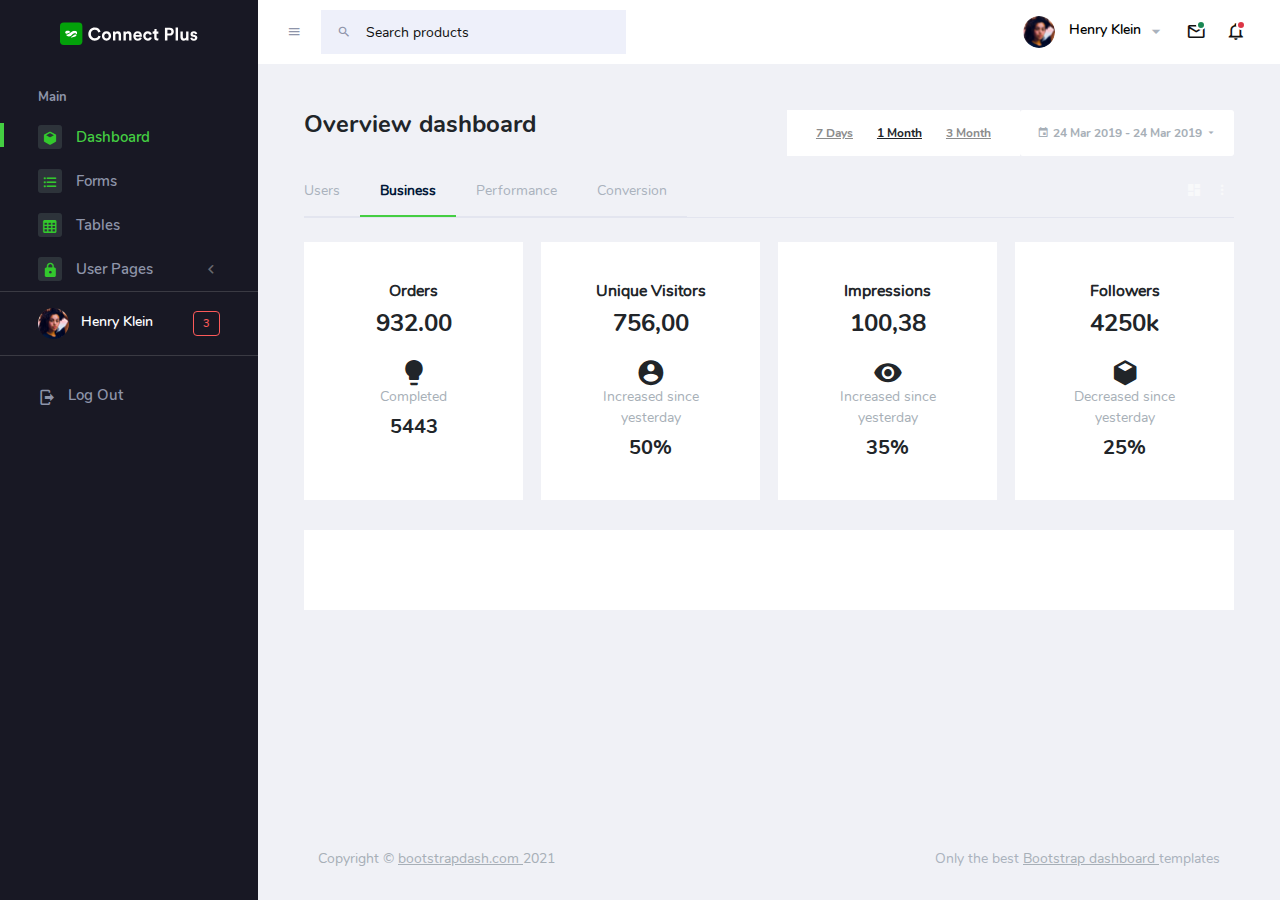
==== index.html @ 21fc736e "manambah kan data" ====
<!DOCTYPE html>
<html lang="en">
  <head>
    <!-- Required meta tags -->
    <meta charset="utf-8">
    <meta name="viewport" content="width=device-width, initial-scale=1, shrink-to-fit=no">
    <title>Connect Plus</title>
    <!-- plugins:css -->
    <link rel="stylesheet" href="assets/vendors/mdi/css/materialdesignicons.min.css">
    <link rel="stylesheet" href="assets/vendors/flag-icon-css/css/flag-icon.min.css">
    <link rel="stylesheet" href="assets/vendors/css/vendor.bundle.base.css">
    <!-- endinject -->
    <!-- Plugin css for this page -->
    <link rel="stylesheet" href="assets/vendors/font-awesome/css/font-awesome.min.css" />
    <link rel="stylesheet" href="assets/vendors/bootstrap-datepicker/bootstrap-datepicker.min.css">
    <!-- End plugin css for this page -->
    <!-- inject:css -->
    <!-- endinject -->
    <!-- Layout styles -->
    <link rel="stylesheet" href="assets/css/style.css">
    <!-- End layout styles -->
    <link rel="shortcut icon" href="assets/images/icon-pertamina-removebg-preview.png" />
  </head>
  <body>
    <div class="container-scroller">
      <!-- <div class="row p-0 m-0 proBanner" id="proBanner">
        <div class="col-md-12 p-0 m-0">
          <div class="card-body card-body-padding d-flex align-items-center justify-content-between">
            <div class="ps-lg-1">
              <div class="d-flex align-items-center justify-content-between">
                <p class="mb-0 font-weight-medium me-3 buy-now-text">Free 24/7 customer support, updates, and more with this template!</p>
                <a href="https://www.bootstrapdash.com/product/connect-plus-bootstrap-admin-template/?utm_source=organic&utm_medium=banner&utm_campaign=buynow_demo" target="_blank" class="btn me-2 buy-now-btn border-0">Get Pro</a>
              </div>
            </div>
            <div class="d-flex align-items-center justify-content-between">
              <a href="https://www.bootstrapdash.com/product/connect-plus-bootstrap-admin-template/"><i class="mdi mdi-home me-3 text-white"></i></a>
              <button id="bannerClose" class="btn border-0 p-0">
                <i class="mdi mdi-close text-white me-0"></i>
              </button>
            </div>
          </div>
        </div>
      </div> -->
      <!-- partial:partials/_navbar.html -->
      <nav class="navbar default-layout-navbar col-lg-12 col-12 p-0 fixed-top d-flex flex-row">
        <div class="text-center navbar-brand-wrapper d-flex align-items-center justify-content-center">
          <a class="navbar-brand brand-logo" href="index.html"><img src="assets/images/logo.svg" alt="logo" /></a>
          <a class="navbar-brand brand-logo-mini" href="index.html"><img src="assets/images/logo-mini.svg" alt="logo" /></a>
        </div>
        <div class="navbar-menu-wrapper d-flex align-items-stretch">
          <button class="navbar-toggler navbar-toggler align-self-center" type="button" data-toggle="minimize">
            <span class="mdi mdi-menu"></span>
          </button>
          <div class="search-field d-none d-xl-block">
            <form class="d-flex align-items-center h-100" action="#">
              <div class="input-group">
                <div class="input-group-prepend bg-transparent">
                  <i class="input-group-text border-0 mdi mdi-magnify"></i>
                </div>
                <input type="text" class="form-control bg-transparent border-0" placeholder="Search products">
              </div>
            </form>
          </div>
          <ul class="navbar-nav navbar-nav-right">
            <!-- <li class="nav-item  dropdown d-none d-md-block">
              <a class="nav-link dropdown-toggle" id="reportDropdown" href="#" data-bs-toggle="dropdown" aria-expanded="false"> Reports </a>
              <div class="dropdown-menu navbar-dropdown" aria-labelledby="reportDropdown">
                <a class="dropdown-item" href="#">
                  <i class="mdi mdi-file-pdf me-2"></i>PDF </a>
                <div class="dropdown-divider"></div>
                <a class="dropdown-item" href="#">
                  <i class="mdi mdi-file-excel me-2"></i>Excel </a>
                <div class="dropdown-divider"></div>
                <a class="dropdown-item" href="#">
                  <i class="mdi mdi-file-word me-2"></i>doc </a>
              </div>
            </li> -->
            <!-- <li class="nav-item  dropdown d-none d-md-block">
              <a class="nav-link dropdown-toggle" id="projectDropdown" href="#" data-bs-toggle="dropdown" aria-expanded="false"> Projects </a>
              <div class="dropdown-menu navbar-dropdown" aria-labelledby="projectDropdown">
                <a class="dropdown-item" href="#">
                  <i class="mdi mdi-eye-outline me-2"></i>View Project </a>
                <div class="dropdown-divider"></div>
                <a class="dropdown-item" href="#">
                  <i class="mdi mdi-pencil-outline me-2"></i>Edit Project </a>
              </div>
            </li> -->
            <!-- <li class="nav-item nav-language dropdown d-none d-md-block">
              <a class="nav-link dropdown-toggle" id="languageDropdown" href="#" data-bs-toggle="dropdown" aria-expanded="false">
                <div class="nav-language-icon">
                  <i class="flag-icon flag-icon-us" title="us" id="us"></i>
                </div>
                <div class="nav-language-text">
                  <p class="mb-1 text-black">English</p>
                </div>
              </a>
              <div class="dropdown-menu navbar-dropdown" aria-labelledby="languageDropdown">
                <a class="dropdown-item" href="#">
                  <div class="nav-language-icon me-2">
                    <i class="flag-icon flag-icon-ae" title="ae" id="ae"></i>
                  </div>
                  <div class="nav-language-text">
                    <p class="mb-1 text-black">Arabic</p>
                  </div>
                </a>
                <div class="dropdown-divider"></div>
                <a class="dropdown-item" href="#">
                  <div class="nav-language-icon me-2">
                    <i class="flag-icon flag-icon-gb" title="GB" id="gb"></i>
                  </div>
                  <div class="nav-language-text">
                    <p class="mb-1 text-black">English</p>
                  </div>
                </a>
              </div>
            </li> -->
            <li class="nav-item nav-profile dropdown">
              <a class="nav-link dropdown-toggle" id="profileDropdown" href="#" data-bs-toggle="dropdown" aria-expanded="false">
                <div class="nav-profile-img">
                  <img src="assets/images/faces/face28.png" alt="image">
                </div>
                <div class="nav-profile-text">
                  <p class="mb-1 text-black">Henry Klein</p>
                </div>
              </a>
              <div class="dropdown-menu navbar-dropdown dropdown-menu-right p-0 border-0 font-size-sm" aria-labelledby="profileDropdown" data-x-placement="bottom-end">
                <div class="p-3 text-center bg-primary">
                  <img class="img-avatar img-avatar48 img-avatar-thumb" src="assets/images/faces/face28.png" alt="">
                </div>
                <div class="p-2">
                  <!-- <h5 class="dropdown-header text-uppercase ps-2 text-dark">User Options</h5> -->
                  <!-- <a class="dropdown-item py-1 d-flex align-items-center justify-content-between" href="#">
                    <span>Inbox</span>
                    <span class="p-0">
                      <span class="badge badge-primary">3</span>
                      <i class="mdi mdi-email-open-outline ms-1"></i>
                    </span>
                  </a> -->
                  <!-- <a class="dropdown-item py-1 d-flex align-items-center justify-content-between" href="#">
                    <span>Profile</span>
                    <span class="p-0">
                      <span class="badge badge-success">1</span>
                      <i class="mdi mdi-account-outline ms-1"></i>
                    </span>
                  </a> -->
                  <!-- <a class="dropdown-item py-1 d-flex align-items-center justify-content-between" href="javascript:void(0)">
                    <span>Settings</span>
                    <i class="mdi mdi-settings"></i>
                  </a> -->
                  <div role="separator" class="dropdown-divider"></div>
                  <h5 class="dropdown-header text-uppercase  ps-2 text-dark mt-2">Actions</h5>
                  <!-- <a class="dropdown-item py-1 d-flex align-items-center justify-content-between" href="#">
                    <span>Lock Account</span>
                    <i class="mdi mdi-lock ms-1"></i>
                  </a> -->
                  <a class="dropdown-item py-1 d-flex align-items-center justify-content-between" href="#">
                    <span>Log Out</span>
                    <i class="mdi mdi-logout ms-1"></i>
                  </a>
                </div>
              </div>
            </li>
            <li class="nav-item dropdown">
              <a class="nav-link count-indicator dropdown-toggle" id="messageDropdown" href="#" data-bs-toggle="dropdown" aria-expanded="false">
                <i class="mdi mdi-email-outline"></i>
                <span class="count-symbol bg-success"></span>
              </a>
              <div class="dropdown-menu dropdown-menu-end navbar-dropdown preview-list" aria-labelledby="messageDropdown">
                <h6 class="p-3 mb-0 bg-primary text-white py-4">Messages</h6>
                <div class="dropdown-divider"></div>
                <a class="dropdown-item preview-item">
                  <div class="preview-thumbnail">
                    <img src="assets/images/faces/face4.jpg" alt="image" class="profile-pic">
                  </div>
                  <div class="preview-item-content d-flex align-items-start flex-column justify-content-center">
                    <h6 class="preview-subject ellipsis mb-1 font-weight-normal">Mark send you a message</h6>
                    <p class="text-gray mb-0"> 1 Minutes ago </p>
                  </div>
                </a>
                <div class="dropdown-divider"></div>
                <a class="dropdown-item preview-item">
                  <div class="preview-thumbnail">
                    <img src="assets/images/faces/face2.jpg" alt="image" class="profile-pic">
                  </div>
                  <div class="preview-item-content d-flex align-items-start flex-column justify-content-center">
                    <h6 class="preview-subject ellipsis mb-1 font-weight-normal">Cregh send you a message</h6>
                    <p class="text-gray mb-0"> 15 Minutes ago </p>
                  </div>
                </a>
                <div class="dropdown-divider"></div>
                <a class="dropdown-item preview-item">
                  <div class="preview-thumbnail">
                    <img src="assets/images/faces/face3.jpg" alt="image" class="profile-pic">
                  </div>
                  <div class="preview-item-content d-flex align-items-start flex-column justify-content-center">
                    <h6 class="preview-subject ellipsis mb-1 font-weight-normal">Profile picture updated</h6>
                    <p class="text-gray mb-0"> 18 Minutes ago </p>
                  </div>
                </a>
                <div class="dropdown-divider"></div>
                <h6 class="p-3 mb-0 text-center">4 new messages</h6>
              </div>
            </li>
            <li class="nav-item dropdown">
              <a class="nav-link count-indicator dropdown-toggle" id="notificationDropdown" href="#" data-bs-toggle="dropdown">
                <i class="mdi mdi-bell-outline"></i>
                <span class="count-symbol bg-danger"></span>
              </a>
              <div class="dropdown-menu dropdown-menu-end navbar-dropdown preview-list" aria-labelledby="notificationDropdown">
                <h6 class="p-3 mb-0 bg-primary text-white py-4">Notifications</h6>
                <div class="dropdown-divider"></div>
                <a class="dropdown-item preview-item">
                  <div class="preview-thumbnail">
                    <div class="preview-icon bg-success">
                      <i class="mdi mdi-calendar"></i>
                    </div>
                  </div>
                  <div class="preview-item-content d-flex align-items-start flex-column justify-content-center">
                    <h6 class="preview-subject font-weight-normal mb-1">Event today</h6>
                    <p class="text-gray ellipsis mb-0"> Just a reminder that you have an event today </p>
                  </div>
                </a>
                <div class="dropdown-divider"></div>
                <a class="dropdown-item preview-item">
                  <div class="preview-thumbnail">
                    <div class="preview-icon bg-warning">
                      <i class="mdi mdi-settings"></i>
                    </div>
                  </div>
                  <div class="preview-item-content d-flex align-items-start flex-column justify-content-center">
                    <h6 class="preview-subject font-weight-normal mb-1">Settings</h6>
                    <p class="text-gray ellipsis mb-0"> Update dashboard </p>
                  </div>
                </a>
                <div class="dropdown-divider"></div>
                <a class="dropdown-item preview-item">
                  <div class="preview-thumbnail">
                    <div class="preview-icon bg-info">
                      <i class="mdi mdi-link-variant"></i>
                    </div>
                  </div>
                  <div class="preview-item-content d-flex align-items-start flex-column justify-content-center">
                    <h6 class="preview-subject font-weight-normal mb-1">Launch Admin</h6>
                    <p class="text-gray ellipsis mb-0"> New admin wow! </p>
                  </div>
                </a>
                <div class="dropdown-divider"></div>
                <h6 class="p-3 mb-0 text-center">See all notifications</h6>
              </div>
            </li>
          </ul>
          <button class="navbar-toggler navbar-toggler-right d-lg-none align-self-center" type="button" data-toggle="offcanvas">
            <span class="mdi mdi-menu"></span>
          </button>
        </div>
      </nav>
      <!-- partial -->
      <div class="container-fluid page-body-wrapper">
        <!-- partial:partials/_sidebar.html -->
        <nav class="sidebar sidebar-offcanvas" id="sidebar">
          <ul class="nav">
            <li class="nav-item nav-category">Main</li>
            <li class="nav-item">
              <a class="nav-link" href="index.html">
                <span class="icon-bg"><i class="mdi mdi-cube menu-icon"></i></span>
                <span class="menu-title">Dashboard</span>
              </a>
            </li>
            <!-- <li class="nav-item">
              <a class="nav-link" data-bs-toggle="collapse" href="#ui-basic" aria-expanded="false" aria-controls="ui-basic">
                <span class="icon-bg"><i class="mdi mdi-crosshairs-gps menu-icon"></i></span>
                <span class="menu-title">UI Elements</span>
                <i class="menu-arrow"></i>
              </a>
              <div class="collapse" id="ui-basic">
                <ul class="nav flex-column sub-menu">
                  <li class="nav-item"> <a class="nav-link" href="pages/ui-features/buttons.html">Buttons</a></li>
                  <li class="nav-item"> <a class="nav-link" href="pages/ui-features/dropdowns.html">Dropdowns</a></li>
                  <li class="nav-item"> <a class="nav-link" href="pages/ui-features/typography.html">Typography</a></li>
                </ul>
              </div>
            </li> -->
            <!-- <li class="nav-item">
              <a class="nav-link" href="pages/icons/mdi.html">
                <span class="icon-bg"><i class="mdi mdi-contacts menu-icon"></i></span>
                <span class="menu-title">Icons</span>
              </a>
            </li> -->
            <li class="nav-item">
              <a class="nav-link" href="pages/forms/basic_elements.html">
                <span class="icon-bg"><i class="mdi mdi-format-list-bulleted menu-icon"></i></span>
                <span class="menu-title">Forms</span>
              </a>
            </li>
            <!-- <li class="nav-item">
              <a class="nav-link" href="pages/charts/chartjs.html">
                <span class="icon-bg"><i class="mdi mdi-chart-bar menu-icon"></i></span>
                <span class="menu-title">Charts</span>
              </a>
            </li> -->
            <li class="nav-item">
              <a class="nav-link" href="pages/tables/basic-table.html">
                <span class="icon-bg"><i class="mdi mdi-table-large menu-icon"></i></span>
                <span class="menu-title">Tables</span>
              </a>
            </li>
            <li class="nav-item">
              <a class="nav-link" data-bs-toggle="collapse" href="#auth" aria-expanded="false" aria-controls="auth">
                <span class="icon-bg"><i class="mdi mdi-lock menu-icon"></i></span>
                <span class="menu-title">User Pages</span>
                <i class="menu-arrow"></i>
              </a>
              <div class="collapse" id="auth">
                <ul class="nav flex-column sub-menu">
                  <!-- <li class="nav-item"> <a class="nav-link" href="pages/samples/blank-page.html"> Blank Page </a></li> -->
                  <li class="nav-item"> <a class="nav-link" href="pages/samples/login.html"> Login </a></li>
                  <!-- <li class="nav-item"> <a class="nav-link" href="pages/samples/register.html"> Register </a></li> -->
                  <li class="nav-item"> <a class="nav-link" href="pages/samples/error-404.html"> 404 </a></li>
                  <!-- <li class="nav-item"> <a class="nav-link" href="pages/samples/error-500.html"> 500 </a></li>
                </ul> -->
              </div>
            </li>
            <!-- <li class="nav-item documentation-link">
              <a class="nav-link" href="http://www.bootstrapdash.com/demo/connect-plus-free/jquery/documentation/documentation.html" target="_blank">
                <span class="icon-bg">
                  <i class="mdi mdi-file-document-box menu-icon"></i>
                </span>
                <span class="menu-title">Documentation</span>
              </a>
            </li> -->
            <li class="nav-item sidebar-user-actions">
              <div class="user-details">
                <div class="d-flex justify-content-between align-items-center">
                  <div>
                    <div class="d-flex align-items-center">
                      <div class="sidebar-profile-img">
                        <img src="assets/images/faces/face28.png" alt="image">
                      </div>
                      <div class="sidebar-profile-text">
                        <p class="mb-1">Henry Klein</p>
                      </div>
                    </div>
                  </div>
                  <div class="badge badge-danger">3</div>
                </div>
              </div>
            </li>
            <!-- <li class="nav-item sidebar-user-actions">
              <div class="sidebar-user-menu">
                <a href="#" class="nav-link"><i class="mdi mdi-settings menu-icon"></i>
                  <span class="menu-title">Settings</span>
                </a>
              </div> 
            </li> -->
            <!-- <li class="nav-item sidebar-user-actions">
              <div class="sidebar-user-menu">
                <a href="#" class="nav-link"><i class="mdi mdi-speedometer menu-icon"></i>
                  <span class="menu-title">Take Tour</span></a>
              </div>
            </li> -->
            <li class="nav-item sidebar-user-actions">
              <div class="sidebar-user-menu">
                <a href="#" class="nav-link"><i class="mdi mdi-logout menu-icon"></i>
                  <span class="menu-title">Log Out</span></a>
              </div>
            </li>
          </ul>
        </nav>
        <!-- partial -->
        <div class="main-panel">
          <div class="content-wrapper">
            <div class="d-xl-flex justify-content-between align-items-start">
              <h2 class="text-dark font-weight-bold mb-2"> Overview dashboard </h2>
              <div class="d-sm-flex justify-content-xl-between align-items-center mb-2">
                <div class="btn-group bg-white p-3" role="group" aria-label="Basic example">
                  <button type="button" class="btn btn-link text-gray py-0 border-right">7 Days</button>
                  <button type="button" class="btn btn-link text-dark py-0 border-right">1 Month</button>
                  <button type="button" class="btn btn-link text-gray py-0">3 Month</button>
                </div>
                <div class="dropdown ms-0 ml-md-4 mt-2 mt-lg-0">
                  <button class="btn bg-white dropdown-toggle p-3 d-flex align-items-center" type="button" id="dropdownMenuButton1" data-bs-toggle="dropdown" aria-haspopup="true" aria-expanded="false"> <i class="mdi mdi-calendar me-1"></i>24 Mar 2019 - 24 Mar 2019 </button>
                  <div class="dropdown-menu dropdown-menu-right" aria-labelledby="dropdownMenuButton1">
                    <h6 class="dropdown-header">Settings</h6>
                    <a class="dropdown-item" href="#">Action</a>
                    <a class="dropdown-item" href="#">Another action</a>
                    <a class="dropdown-item" href="#">Something else here</a>
                    <div class="dropdown-divider"></div>
                    <a class="dropdown-item" href="#">Separated link</a>
                  </div>
                </div>
              </div>
            </div>
            <div class="row">
              <div class="col-md-12">
                <div class="d-sm-flex justify-content-between align-items-center transaparent-tab-border {">
                  <ul class="nav nav-tabs tab-transparent" role="tablist">
                    <li class="nav-item">
                      <a class="nav-link" id="home-tab" data-bs-toggle="tab" href="#" role="tab" aria-selected="true">Users</a>
                    </li>
                    <li class="nav-item">
                      <a class="nav-link active" id="business-tab" data-bs-toggle="tab" href="#business-1" role="tab" aria-selected="false">Business</a>
                    </li>
                    <li class="nav-item">
                      <a class="nav-link" id="performance-tab" data-bs-toggle="tab" href="#" role="tab" aria-selected="false">Performance</a>
                    </li>
                    <li class="nav-item">
                      <a class="nav-link" id="conversion-tab" data-bs-toggle="tab" href="#" role="tab" aria-selected="false">Conversion</a>
                    </li>
                  </ul>
                  <div class="d-md-block d-none">
                    <a href="#" class="text-light p-1"><i class="mdi mdi-view-dashboard"></i></a>
                    <a href="#" class="text-light p-1"><i class="mdi mdi-dots-vertical"></i></a>
                  </div>
                </div>
                <div class="tab-content tab-transparent-content">
                  <div class="tab-pane fade show active" id="business-1" role="tabpanel" aria-labelledby="business-tab">
                    <div class="row">
                      <div class="col-xl-3 col-lg-6 col-sm-6 grid-margin stretch-card">
                        <div class="card">
                          <div class="card-body text-center">
                            <h5 class="mb-2 text-dark font-weight-normal">Orders</h5>
                            <h2 class="mb-4 text-dark font-weight-bold">932.00</h2>
                            <div class="dashboard-progress dashboard-progress-1 d-flex align-items-center justify-content-center item-parent"><i class="mdi mdi-lightbulb icon-md absolute-center text-dark"></i></div>
                            <p class="mt-4 mb-0">Completed</p>
                            <h3 class="mb-0 font-weight-bold mt-2 text-dark">5443</h3>
                          </div>
                        </div>
                      </div>
                      <div class="col-xl-3 col-lg-6 col-sm-6 grid-margin stretch-card">
                        <div class="card">
                          <div class="card-body text-center">
                            <h5 class="mb-2 text-dark font-weight-normal">Unique Visitors</h5>
                            <h2 class="mb-4 text-dark font-weight-bold">756,00</h2>
                            <div class="dashboard-progress dashboard-progress-2 d-flex align-items-center justify-content-center item-parent"><i class="mdi mdi-account-circle icon-md absolute-center text-dark"></i></div>
                            <p class="mt-4 mb-0">Increased since yesterday</p>
                            <h3 class="mb-0 font-weight-bold mt-2 text-dark">50%</h3>
                          </div>
                        </div>
                      </div>
                      <div class="col-xl-3  col-lg-6 col-sm-6 grid-margin stretch-card">
                        <div class="card">
                          <div class="card-body text-center">
                            <h5 class="mb-2 text-dark font-weight-normal">Impressions</h5>
                            <h2 class="mb-4 text-dark font-weight-bold">100,38</h2>
                            <div class="dashboard-progress dashboard-progress-3 d-flex align-items-center justify-content-center item-parent"><i class="mdi mdi-eye icon-md absolute-center text-dark"></i></div>
                            <p class="mt-4 mb-0">Increased since yesterday</p>
                            <h3 class="mb-0 font-weight-bold mt-2 text-dark">35%</h3>
                          </div>
                        </div>
                      </div>
                      <div class="col-xl-3 col-lg-6 col-sm-6 grid-margin stretch-card">
                        <div class="card">
                          <div class="card-body text-center">
                            <h5 class="mb-2 text-dark font-weight-normal">Followers</h5>
                            <h2 class="mb-4 text-dark font-weight-bold">4250k</h2>
                            <div class="dashboard-progress dashboard-progress-4 d-flex align-items-center justify-content-center item-parent"><i class="mdi mdi-cube icon-md absolute-center text-dark"></i></div>
                            <p class="mt-4 mb-0">Decreased since yesterday</p>
                            <h3 class="mb-0 font-weight-bold mt-2 text-dark">25%</h3>
                          </div>
                        </div>
                      </div>
                    </div>
                    <div class="row">
                      <div class="col-12 grid-margin">
                        <div class="card">
                          <div class="card-body">
                            <!-- <div class="row">
                              <div class="col-sm-12">
                                <div class="d-flex justify-content-between align-items-center mb-4">
                                  <h4 class="card-title mb-0">Recent Activity</h4>
                                  <div class="dropdown dropdown-arrow-none">
                                    <button class="btn p-0 text-dark dropdown-toggle" type="button" id="dropdownMenuIconButton1" data-bs-toggle="dropdown" aria-haspopup="true" aria-expanded="false">
                                      <i class="mdi mdi-dots-vertical"></i>
                                    </button>
                                    <div class="dropdown-menu dropdown-menu-right" aria-labelledby="dropdownMenuIconButton1">
                                      <h6 class="dropdown-header">Settings</h6>
                                      <a class="dropdown-item" href="#">Action</a>
                                      <a class="dropdown-item" href="#">Another action</a>
                                      <a class="dropdown-item" href="#">Something else here</a>
                                      <div class="dropdown-divider"></div>
                                      <a class="dropdown-item" href="#">Separated link</a>
                                    </div>
                                  </div>
                                </div>
                              </div>
                              <div class="col-lg-3 col-sm-4 grid-margin  grid-margin-lg-0">
                                <div class="wrapper pb-5 border-bottom">
                                  <div class="text-wrapper d-flex align-items-center justify-content-between mb-2">
                                    <p class="mb-0 text-dark">Total Profit</p>
                                    <span class="text-success"><i class="mdi mdi-arrow-up"></i>2.95%</span>
                                  </div>
                                  <h3 class="mb-0 text-dark font-weight-bold">$ 92556</h3>
                                  <canvas id="total-profit"></canvas>
                                </div>
                                <div class="wrapper pt-5">
                                  <div class="text-wrapper d-flex align-items-center justify-content-between mb-2">
                                    <p class="mb-0 text-dark">Expenses</p>
                                    <span class="text-success"><i class="mdi mdi-arrow-up"></i>52.95%</span>
                                  </div>
                                  <h3 class="mb-4 text-dark font-weight-bold">$ 59565</h3>
                                  <canvas id="total-expences"></canvas>
                                </div>
                              </div>
                              <div class="col-lg-9 col-sm-8 grid-margin  grid-margin-lg-0">
                                <div class="ps-0 ps-lg-4 ">
                                  <div class="d-xl-flex justify-content-between align-items-center mb-2">
                                    <div class="d-lg-flex align-items-center mb-lg-2 mb-xl-0">
                                      <h3 class="text-dark font-weight-bold me-2 mb-0">Devices sales</h3>
                                      <h5 class="mb-0">( growth 62% )</h5>
                                    </div>
                                    <div class="d-lg-flex">
                                      <p class="me-2 mb-0">Timezone:</p>
                                      <p class="text-dark font-weight-bold mb-0">GMT-0400 Eastern Delight Time</p>
                                    </div>
                                  </div>
                                  <div class="graph-custom-legend clearfix" id="device-sales-legend"></div>
                                  <canvas id="device-sales"></canvas>
                                </div>
                              </div>
                            </div> -->
                          </div>
                        </div>
                      </div>
                    </div>
                    <!-- <div class="row">
                      <div class="col-sm-4 grid-margin stretch-card">
                        <div class="card card-danger-gradient">
                          <div class="card-body mb-4">
                            <h4 class="card-title text-white">Account Retention</h4>
                            <canvas id="account-retension"></canvas>
                          </div>
                          <div class="card-body bg-white pt-4">
                            <div class="row pt-4">
                              <div class="col-sm-6">
                                <div class="text-center border-right border-md-0">
                                  <h4>Conversion</h4>
                                  <h1 class="text-dark font-weight-bold mb-md-3">$306</h1>
                                </div>
                              </div>
                              <div class="col-sm-6">
                                <div class="text-center">
                                  <h4>Cancellation</h4>
                                  <h1 class="text-dark font-weight-bold">$1,520</h1>
                                </div>
                              </div>
                            </div>
                          </div>
                        </div>
                      </div>
                      <div class="col-sm-8  grid-margin stretch-card">
                        <div class="card">
                          <div class="card-body">
                            <div class="d-xl-flex justify-content-between mb-2">
                              <h4 class="card-title">Page views analytics</h4>
                              <div class="graph-custom-legend primary-dot" id="pageViewAnalyticLengend"></div>
                            </div>
                            <canvas id="page-view-analytic"></canvas>
                          </div>
                        </div>
                      </div>
                    </div> -->
                  </div>
                </div>
              </div>
            </div>
          </div>
          <!-- content-wrapper ends -->
          <!-- partial:partials/_footer.html -->
          <footer class="footer">
            <div class="footer-inner-wraper">
              <div class="d-sm-flex justify-content-center justify-content-sm-between py-2">
                <span class="text-muted text-center text-sm-left d-block d-sm-inline-block">Copyright © <a href="https://www.bootstrapdash.com/" target="_blank">bootstrapdash.com </a>2021</span>
                <span class="float-none float-sm-right d-block mt-1 mt-sm-0 text-center">Only the best <a href="https://www.bootstrapdash.com/" target="_blank"> Bootstrap dashboard </a> templates</span>
              </div>
            </div>
          </footer>
          <!-- partial -->
        </div>
        <!-- main-panel ends -->
      </div>
      <!-- page-body-wrapper ends -->
    </div>
    <!-- container-scroller -->
    <!-- plugins:js -->
    <script src="assets/vendors/js/vendor.bundle.base.js"></script>
    <!-- endinject -->
    <!-- Plugin js for this page -->
    <script src="assets/vendors/chart.js/Chart.min.js"></script>
    <script src="assets/vendors/jquery-circle-progress/js/circle-progress.min.js"></script>
    <script src="assets/js/jquery.cookie.js" type="text/javascript"></script>
    <!-- End plugin js for this page -->
    <!-- inject:js -->
    <script src="assets/js/off-canvas.js"></script>
    <script src="assets/js/hoverable-collapse.js"></script>
    <script src="assets/js/misc.js"></script>
    <!-- endinject -->
    <!-- Custom js for this page -->
    <script src="assets/js/dashboard.js"></script>
    <!-- End custom js for this page -->
  </body>
</html>
---- assets/vendors/flag-icon-css/css/flag-icon.min.css ----
.flag-icon-background{background-size:contain;background-position:50%;background-repeat:no-repeat}.flag-icon{background-size:contain;background-position:50%;background-repeat:no-repeat;position:relative;display:inline-block;width:1.33333333em;line-height:1em}.flag-icon:before{content:'\00a0'}.flag-icon.flag-icon-squared{width:1em}.flag-icon-ad{background-image:url(../flags/4x3/ad.svg)}.flag-icon-ad.flag-icon-squared{background-image:url(../flags/1x1/ad.svg)}.flag-icon-ae{background-image:url(../flags/4x3/ae.svg)}.flag-icon-ae.flag-icon-squared{background-image:url(../flags/1x1/ae.svg)}.flag-icon-af{background-image:url(../flags/4x3/af.svg)}.flag-icon-af.flag-icon-squared{background-image:url(../flags/1x1/af.svg)}.flag-icon-ag{background-image:url(../flags/4x3/ag.svg)}.flag-icon-ag.flag-icon-squared{background-image:url(../flags/1x1/ag.svg)}.flag-icon-ai{background-image:url(../flags/4x3/ai.svg)}.flag-icon-ai.flag-icon-squared{background-image:url(../flags/1x1/ai.svg)}.flag-icon-al{background-image:url(../flags/4x3/al.svg)}.flag-icon-al.flag-icon-squared{background-image:url(../flags/1x1/al.svg)}.flag-icon-am{background-image:url(../flags/4x3/am.svg)}.flag-icon-am.flag-icon-squared{background-image:url(../flags/1x1/am.svg)}.flag-icon-ao{background-image:url(../flags/4x3/ao.svg)}.flag-icon-ao.flag-icon-squared{background-image:url(../flags/1x1/ao.svg)}.flag-icon-aq{background-image:url(../flags/4x3/aq.svg)}.flag-icon-aq.flag-icon-squared{background-image:url(../flags/1x1/aq.svg)}.flag-icon-ar{background-image:url(../flags/4x3/ar.svg)}.flag-icon-ar.flag-icon-squared{background-image:url(../flags/1x1/ar.svg)}.flag-icon-as{background-image:url(../flags/4x3/as.svg)}.flag-icon-as.flag-icon-squared{background-image:url(../flags/1x1/as.svg)}.flag-icon-at{background-image:url(../flags/4x3/at.svg)}.flag-icon-at.flag-icon-squared{background-image:url(../flags/1x1/at.svg)}.flag-icon-au{background-image:url(../flags/4x3/au.svg)}.flag-icon-au.flag-icon-squared{background-image:url(../flags/1x1/au.svg)}.flag-icon-aw{background-image:url(../flags/4x3/aw.svg)}.flag-icon-aw.flag-icon-squared{background-image:url(../flags/1x1/aw.svg)}.flag-icon-ax{background-image:url(../flags/4x3/ax.svg)}.flag-icon-ax.flag-icon-squared{background-image:url(../flags/1x1/ax.svg)}.flag-icon-az{background-image:url(../flags/4x3/az.svg)}.flag-icon-az.flag-icon-squared{background-image:url(../flags/1x1/az.svg)}.flag-icon-ba{background-image:url(../flags/4x3/ba.svg)}.flag-icon-ba.flag-icon-squared{background-image:url(../flags/1x1/ba.svg)}.flag-icon-bb{background-image:url(../flags/4x3/bb.svg)}.flag-icon-bb.flag-icon-squared{background-image:url(../flags/1x1/bb.svg)}.flag-icon-bd{background-image:url(../flags/4x3/bd.svg)}.flag-icon-bd.flag-icon-squared{background-image:url(../flags/1x1/bd.svg)}.flag-icon-be{background-image:url(../flags/4x3/be.svg)}.flag-icon-be.flag-icon-squared{background-image:url(../flags/1x1/be.svg)}.flag-icon-bf{background-image:url(../flags/4x3/bf.svg)}.flag-icon-bf.flag-icon-squared{background-image:url(../flags/1x1/bf.svg)}.flag-icon-bg{background-image:url(../flags/4x3/bg.svg)}.flag-icon-bg.flag-icon-squared{background-image:url(../flags/1x1/bg.svg)}.flag-icon-bh{background-image:url(../flags/4x3/bh.svg)}.flag-icon-bh.flag-icon-squared{background-image:url(../flags/1x1/bh.svg)}.flag-icon-bi{background-image:url(../flags/4x3/bi.svg)}.flag-icon-bi.flag-icon-squared{background-image:url(../flags/1x1/bi.svg)}.flag-icon-bj{background-image:url(../flags/4x3/bj.svg)}.flag-icon-bj.flag-icon-squared{background-image:url(../flags/1x1/bj.svg)}.flag-icon-bl{background-image:url(../flags/4x3/bl.svg)}.flag-icon-bl.flag-icon-squared{background-image:url(../flags/1x1/bl.svg)}.flag-icon-bm{background-image:url(../flags/4x3/bm.svg)}.flag-icon-bm.flag-icon-squared{background-image:url(../flags/1x1/bm.svg)}.flag-icon-bn{background-image:url(../flags/4x3/bn.svg)}.flag-icon-bn.flag-icon-squared{background-image:url(../flags/1x1/bn.svg)}.flag-icon-bo{background-image:url(../flags/4x3/bo.svg)}.flag-icon-bo.flag-icon-squared{background-image:url(../flags/1x1/bo.svg)}.flag-icon-bq{background-image:url(../flags/4x3/bq.svg)}.flag-icon-bq.flag-icon-squared{background-image:url(../flags/1x1/bq.svg)}.flag-icon-br{background-image:url(../flags/4x3/br.svg)}.flag-icon-br.flag-icon-squared{background-image:url(../flags/1x1/br.svg)}.flag-icon-bs{background-image:url(../flags/4x3/bs.svg)}.flag-icon-bs.flag-icon-squared{background-image:url(../flags/1x1/bs.svg)}.flag-icon-bt{background-image:url(../flags/4x3/bt.svg)}.flag-icon-bt.flag-icon-squared{background-image:url(../flags/1x1/bt.svg)}.flag-icon-bv{background-image:url(../flags/4x3/bv.svg)}.flag-icon-bv.flag-icon-squared{background-image:url(../flags/1x1/bv.svg)}.flag-icon-bw{background-image:url(../flags/4x3/bw.svg)}.flag-icon-bw.flag-icon-squared{background-image:url(../flags/1x1/bw.svg)}.flag-icon-by{background-image:url(../flags/4x3/by.svg)}.flag-icon-by.flag-icon-squared{background-image:url(../flags/1x1/by.svg)}.flag-icon-bz{background-image:url(../flags/4x3/bz.svg)}.flag-icon-bz.flag-icon-squared{background-image:url(../flags/1x1/bz.svg)}.flag-icon-ca{background-image:url(../flags/4x3/ca.svg)}.flag-icon-ca.flag-icon-squared{background-image:url(../flags/1x1/ca.svg)}.flag-icon-cc{background-image:url(../flags/4x3/cc.svg)}.flag-icon-cc.flag-icon-squared{background-image:url(../flags/1x1/cc.svg)}.flag-icon-cd{background-image:url(../flags/4x3/cd.svg)}.flag-icon-cd.flag-icon-squared{background-image:url(../flags/1x1/cd.svg)}.flag-icon-cf{background-image:url(../flags/4x3/cf.svg)}.flag-icon-cf.flag-icon-squared{background-image:url(../flags/1x1/cf.svg)}.flag-icon-cg{background-image:url(../flags/4x3/cg.svg)}.flag-icon-cg.flag-icon-squared{background-image:url(../flags/1x1/cg.svg)}.flag-icon-ch{background-image:url(../flags/4x3/ch.svg)}.flag-icon-ch.flag-icon-squared{background-image:url(../flags/1x1/ch.svg)}.flag-icon-ci{background-image:url(../flags/4x3/ci.svg)}.flag-icon-ci.flag-icon-squared{background-image:url(../flags/1x1/ci.svg)}.flag-icon-ck{background-image:url(../flags/4x3/ck.svg)}.flag-icon-ck.flag-icon-squared{background-image:url(../flags/1x1/ck.svg)}.flag-icon-cl{background-image:url(../flags/4x3/cl.svg)}.flag-icon-cl.flag-icon-squared{background-image:url(../flags/1x1/cl.svg)}.flag-icon-cm{background-image:url(../flags/4x3/cm.svg)}.flag-icon-cm.flag-icon-squared{background-image:url(../flags/1x1/cm.svg)}.flag-icon-cn{background-image:url(../flags/4x3/cn.svg)}.flag-icon-cn.flag-icon-squared{background-image:url(../flags/1x1/cn.svg)}.flag-icon-co{background-image:url(../flags/4x3/co.svg)}.flag-icon-co.flag-icon-squared{background-image:url(../flags/1x1/co.svg)}.flag-icon-cr{background-image:url(../flags/4x3/cr.svg)}.flag-icon-cr.flag-icon-squared{background-image:url(../flags/1x1/cr.svg)}.flag-icon-cu{background-image:url(../flags/4x3/cu.svg)}.flag-icon-cu.flag-icon-squared{background-image:url(../flags/1x1/cu.svg)}.flag-icon-cv{background-image:url(../flags/4x3/cv.svg)}.flag-icon-cv.flag-icon-squared{background-image:url(../flags/1x1/cv.svg)}.flag-icon-cw{background-image:url(../flags/4x3/cw.svg)}.flag-icon-cw.flag-icon-squared{background-image:url(../flags/1x1/cw.svg)}.flag-icon-cx{background-image:url(../flags/4x3/cx.svg)}.flag-icon-cx.flag-icon-squared{background-image:url(../flags/1x1/cx.svg)}.flag-icon-cy{background-image:url(../flags/4x3/cy.svg)}.flag-icon-cy.flag-icon-squared{background-image:url(../flags/1x1/cy.svg)}.flag-icon-cz{background-image:url(../flags/4x3/cz.svg)}.flag-icon-cz.flag-icon-squared{background-image:url(../flags/1x1/cz.svg)}.flag-icon-de{background-image:url(../flags/4x3/de.svg)}.flag-icon-de.flag-icon-squared{background-image:url(../flags/1x1/de.svg)}.flag-icon-dj{background-image:url(../flags/4x3/dj.svg)}.flag-icon-dj.flag-icon-squared{background-image:url(../flags/1x1/dj.svg)}.flag-icon-dk{background-image:url(../flags/4x3/dk.svg)}.flag-icon-dk.flag-icon-squared{background-image:url(../flags/1x1/dk.svg)}.flag-icon-dm{background-image:url(../flags/4x3/dm.svg)}.flag-icon-dm.flag-icon-squared{background-image:url(../flags/1x1/dm.svg)}.flag-icon-do{background-image:url(../flags/4x3/do.svg)}.flag-icon-do.flag-icon-squared{background-image:url(../flags/1x1/do.svg)}.flag-icon-dz{background-image:url(../flags/4x3/dz.svg)}.flag-icon-dz.flag-icon-squared{background-image:url(../flags/1x1/dz.svg)}.flag-icon-ec{background-image:url(../flags/4x3/ec.svg)}.flag-icon-ec.flag-icon-squared{background-image:url(../flags/1x1/ec.svg)}.flag-icon-ee{background-image:url(../flags/4x3/ee.svg)}.flag-icon-ee.flag-icon-squared{background-image:url(../flags/1x1/ee.svg)}.flag-icon-eg{background-image:url(../flags/4x3/eg.svg)}.flag-icon-eg.flag-icon-squared{background-image:url(../flags/1x1/eg.svg)}.flag-icon-eh{background-image:url(../flags/4x3/eh.svg)}.flag-icon-eh.flag-icon-squared{background-image:url(../flags/1x1/eh.svg)}.flag-icon-er{background-image:url(../flags/4x3/er.svg)}.flag-icon-er.flag-icon-squared{background-image:url(../flags/1x1/er.svg)}.flag-icon-es{background-image:url(../flags/4x3/es.svg)}.flag-icon-es.flag-icon-squared{background-image:url(../flags/1x1/es.svg)}.flag-icon-et{background-image:url(../flags/4x3/et.svg)}.flag-icon-et.flag-icon-squared{background-image:url(../flags/1x1/et.svg)}.flag-icon-fi{background-image:url(../flags/4x3/fi.svg)}.flag-icon-fi.flag-icon-squared{background-image:url(../flags/1x1/fi.svg)}.flag-icon-fj{background-image:url(../flags/4x3/fj.svg)}.flag-icon-fj.flag-icon-squared{background-image:url(../flags/1x1/fj.svg)}.flag-icon-fk{background-image:url(../flags/4x3/fk.svg)}.flag-icon-fk.flag-icon-squared{background-image:url(../flags/1x1/fk.svg)}.flag-icon-fm{background-image:url(../flags/4x3/fm.svg)}.flag-icon-fm.flag-icon-squared{background-image:url(../flags/1x1/fm.svg)}.flag-icon-fo{background-image:url(../flags/4x3/fo.svg)}.flag-icon-fo.flag-icon-squared{background-image:url(../flags/1x1/fo.svg)}.flag-icon-fr{background-image:url(../flags/4x3/fr.svg)}.flag-icon-fr.flag-icon-squared{background-image:url(../flags/1x1/fr.svg)}.flag-icon-ga{background-image:url(../flags/4x3/ga.svg)}.flag-icon-ga.flag-icon-squared{background-image:url(../flags/1x1/ga.svg)}.flag-icon-gb{background-image:url(../flags/4x3/gb.svg)}.flag-icon-gb.flag-icon-squared{background-image:url(../flags/1x1/gb.svg)}.flag-icon-gd{background-image:url(../flags/4x3/gd.svg)}.flag-icon-gd.flag-icon-squared{background-image:url(../flags/1x1/gd.svg)}.flag-icon-ge{background-image:url(../flags/4x3/ge.svg)}.flag-icon-ge.flag-icon-squared{background-image:url(../flags/1x1/ge.svg)}.flag-icon-gf{background-image:url(../flags/4x3/gf.svg)}.flag-icon-gf.flag-icon-squared{background-image:url(../flags/1x1/gf.svg)}.flag-icon-gg{background-image:url(../flags/4x3/gg.svg)}.flag-icon-gg.flag-icon-squared{background-image:url(../flags/1x1/gg.svg)}.flag-icon-gh{background-image:url(../flags/4x3/gh.svg)}.flag-icon-gh.flag-icon-squared{background-image:url(../flags/1x1/gh.svg)}.flag-icon-gi{background-image:url(../flags/4x3/gi.svg)}.flag-icon-gi.flag-icon-squared{background-image:url(../flags/1x1/gi.svg)}.flag-icon-gl{background-image:url(../flags/4x3/gl.svg)}.flag-icon-gl.flag-icon-squared{background-image:url(../flags/1x1/gl.svg)}.flag-icon-gm{background-image:url(../flags/4x3/gm.svg)}.flag-icon-gm.flag-icon-squared{background-image:url(../flags/1x1/gm.svg)}.flag-icon-gn{background-image:url(../flags/4x3/gn.svg)}.flag-icon-gn.flag-icon-squared{background-image:url(../flags/1x1/gn.svg)}.flag-icon-gp{background-image:url(../flags/4x3/gp.svg)}.flag-icon-gp.flag-icon-squared{background-image:url(../flags/1x1/gp.svg)}.flag-icon-gq{background-image:url(../flags/4x3/gq.svg)}.flag-icon-gq.flag-icon-squared{background-image:url(../flags/1x1/gq.svg)}.flag-icon-gr{background-image:url(../flags/4x3/gr.svg)}.flag-icon-gr.flag-icon-squared{background-image:url(../flags/1x1/gr.svg)}.flag-icon-gs{background-image:url(../flags/4x3/gs.svg)}.flag-icon-gs.flag-icon-squared{background-image:url(../flags/1x1/gs.svg)}.flag-icon-gt{background-image:url(../flags/4x3/gt.svg)}.flag-icon-gt.flag-icon-squared{background-image:url(../flags/1x1/gt.svg)}.flag-icon-gu{background-image:url(../flags/4x3/gu.svg)}.flag-icon-gu.flag-icon-squared{background-image:url(../flags/1x1/gu.svg)}.flag-icon-gw{background-image:url(../flags/4x3/gw.svg)}.flag-icon-gw.flag-icon-squared{background-image:url(../flags/1x1/gw.svg)}.flag-icon-gy{background-image:url(../flags/4x3/gy.svg)}.flag-icon-gy.flag-icon-squared{background-image:url(../flags/1x1/gy.svg)}.flag-icon-hk{background-image:url(../flags/4x3/hk.svg)}.flag-icon-hk.flag-icon-squared{background-image:url(../flags/1x1/hk.svg)}.flag-icon-hm{background-image:url(../flags/4x3/hm.svg)}.flag-icon-hm.flag-icon-squared{background-image:url(../flags/1x1/hm.svg)}.flag-icon-hn{background-image:url(../flags/4x3/hn.svg)}.flag-icon-hn.flag-icon-squared{background-image:url(../flags/1x1/hn.svg)}.flag-icon-hr{background-image:url(../flags/4x3/hr.svg)}.flag-icon-hr.flag-icon-squared{background-image:url(../flags/1x1/hr.svg)}.flag-icon-ht{background-image:url(../flags/4x3/ht.svg)}.flag-icon-ht.flag-icon-squared{background-image:url(../flags/1x1/ht.svg)}.flag-icon-hu{background-image:url(../flags/4x3/hu.svg)}.flag-icon-hu.flag-icon-squared{background-image:url(../flags/1x1/hu.svg)}.flag-icon-id{background-image:url(../flags/4x3/id.svg)}.flag-icon-id.flag-icon-squared{background-image:url(../flags/1x1/id.svg)}.flag-icon-ie{background-image:url(../flags/4x3/ie.svg)}.flag-icon-ie.flag-icon-squared{background-image:url(../flags/1x1/ie.svg)}.flag-icon-il{background-image:url(../flags/4x3/il.svg)}.flag-icon-il.flag-icon-squared{background-image:url(../flags/1x1/il.svg)}.flag-icon-im{background-image:url(../flags/4x3/im.svg)}.flag-icon-im.flag-icon-squared{background-image:url(../flags/1x1/im.svg)}.flag-icon-in{background-image:url(../flags/4x3/in.svg)}.flag-icon-in.flag-icon-squared{background-image:url(../flags/1x1/in.svg)}.flag-icon-io{background-image:url(../flags/4x3/io.svg)}.flag-icon-io.flag-icon-squared{background-image:url(../flags/1x1/io.svg)}.flag-icon-iq{background-image:url(../flags/4x3/iq.svg)}.flag-icon-iq.flag-icon-squared{background-image:url(../flags/1x1/iq.svg)}.flag-icon-ir{background-image:url(../flags/4x3/ir.svg)}.flag-icon-ir.flag-icon-squared{background-image:url(../flags/1x1/ir.svg)}.flag-icon-is{background-image:url(../flags/4x3/is.svg)}.flag-icon-is.flag-icon-squared{background-image:url(../flags/1x1/is.svg)}.flag-icon-it{background-image:url(../flags/4x3/it.svg)}.flag-icon-it.flag-icon-squared{background-image:url(../flags/1x1/it.svg)}.flag-icon-je{background-image:url(../flags/4x3/je.svg)}.flag-icon-je.flag-icon-squared{background-image:url(../flags/1x1/je.svg)}.flag-icon-jm{background-image:url(../flags/4x3/jm.svg)}.flag-icon-jm.flag-icon-squared{background-image:url(../flags/1x1/jm.svg)}.flag-icon-jo{background-image:url(../flags/4x3/jo.svg)}.flag-icon-jo.flag-icon-squared{background-image:url(../flags/1x1/jo.svg)}.flag-icon-jp{background-image:url(../flags/4x3/jp.svg)}.flag-icon-jp.flag-icon-squared{background-image:url(../flags/1x1/jp.svg)}.flag-icon-ke{background-image:url(../flags/4x3/ke.svg)}.flag-icon-ke.flag-icon-squared{background-image:url(../flags/1x1/ke.svg)}.flag-icon-kg{background-image:url(../flags/4x3/kg.svg)}.flag-icon-kg.flag-icon-squared{background-image:url(../flags/1x1/kg.svg)}.flag-icon-kh{background-image:url(../flags/4x3/kh.svg)}.flag-icon-kh.flag-icon-squared{background-image:url(../flags/1x1/kh.svg)}.flag-icon-ki{background-image:url(../flags/4x3/ki.svg)}.flag-icon-ki.flag-icon-squared{background-image:url(../flags/1x1/ki.svg)}.flag-icon-km{background-image:url(../flags/4x3/km.svg)}.flag-icon-km.flag-icon-squared{background-image:url(../flags/1x1/km.svg)}.flag-icon-kn{background-image:url(../flags/4x3/kn.svg)}.flag-icon-kn.flag-icon-squared{background-image:url(../flags/1x1/kn.svg)}.flag-icon-kp{background-image:url(../flags/4x3/kp.svg)}.flag-icon-kp.flag-icon-squared{background-image:url(../flags/1x1/kp.svg)}.flag-icon-kr{background-image:url(../flags/4x3/kr.svg)}.flag-icon-kr.flag-icon-squared{background-image:url(../flags/1x1/kr.svg)}.flag-icon-kw{background-image:url(../flags/4x3/kw.svg)}.flag-icon-kw.flag-icon-squared{background-image:url(../flags/1x1/kw.svg)}.flag-icon-ky{background-image:url(../flags/4x3/ky.svg)}.flag-icon-ky.flag-icon-squared{background-image:url(../flags/1x1/ky.svg)}.flag-icon-kz{background-image:url(../flags/4x3/kz.svg)}.flag-icon-kz.flag-icon-squared{background-image:url(../flags/1x1/kz.svg)}.flag-icon-la{background-image:url(../flags/4x3/la.svg)}.flag-icon-la.flag-icon-squared{background-image:url(../flags/1x1/la.svg)}.flag-icon-lb{background-image:url(../flags/4x3/lb.svg)}.flag-icon-lb.flag-icon-squared{background-image:url(../flags/1x1/lb.svg)}.flag-icon-lc{background-image:url(../flags/4x3/lc.svg)}.flag-icon-lc.flag-icon-squared{background-image:url(../flags/1x1/lc.svg)}.flag-icon-li{background-image:url(../flags/4x3/li.svg)}.flag-icon-li.flag-icon-squared{background-image:url(../flags/1x1/li.svg)}.flag-icon-lk{background-image:url(../flags/4x3/lk.svg)}.flag-icon-lk.flag-icon-squared{background-image:url(../flags/1x1/lk.svg)}.flag-icon-lr{background-image:url(../flags/4x3/lr.svg)}.flag-icon-lr.flag-icon-squared{background-image:url(../flags/1x1/lr.svg)}.flag-icon-ls{background-image:url(../flags/4x3/ls.svg)}.flag-icon-ls.flag-icon-squared{background-image:url(../flags/1x1/ls.svg)}.flag-icon-lt{background-image:url(../flags/4x3/lt.svg)}.flag-icon-lt.flag-icon-squared{background-image:url(../flags/1x1/lt.svg)}.flag-icon-lu{background-image:url(../flags/4x3/lu.svg)}.flag-icon-lu.flag-icon-squared{background-image:url(../flags/1x1/lu.svg)}.flag-icon-lv{background-image:url(../flags/4x3/lv.svg)}.flag-icon-lv.flag-icon-squared{background-image:url(../flags/1x1/lv.svg)}.flag-icon-ly{background-image:url(../flags/4x3/ly.svg)}.flag-icon-ly.flag-icon-squared{background-image:url(../flags/1x1/ly.svg)}.flag-icon-ma{background-image:url(../flags/4x3/ma.svg)}.flag-icon-ma.flag-icon-squared{background-image:url(../flags/1x1/ma.svg)}.flag-icon-mc{background-image:url(../flags/4x3/mc.svg)}.flag-icon-mc.flag-icon-squared{background-image:url(../flags/1x1/mc.svg)}.flag-icon-md{background-image:url(../flags/4x3/md.svg)}.flag-icon-md.flag-icon-squared{background-image:url(../flags/1x1/md.svg)}.flag-icon-me{background-image:url(../flags/4x3/me.svg)}.flag-icon-me.flag-icon-squared{background-image:url(../flags/1x1/me.svg)}.flag-icon-mf{background-image:url(../flags/4x3/mf.svg)}.flag-icon-mf.flag-icon-squared{background-image:url(../flags/1x1/mf.svg)}.flag-icon-mg{background-image:url(../flags/4x3/mg.svg)}.flag-icon-mg.flag-icon-squared{background-image:url(../flags/1x1/mg.svg)}.flag-icon-mh{background-image:url(../flags/4x3/mh.svg)}.flag-icon-mh.flag-icon-squared{background-image:url(../flags/1x1/mh.svg)}.flag-icon-mk{background-image:url(../flags/4x3/mk.svg)}.flag-icon-mk.flag-icon-squared{background-image:url(../flags/1x1/mk.svg)}.flag-icon-ml{background-image:url(../flags/4x3/ml.svg)}.flag-icon-ml.flag-icon-squared{background-image:url(../flags/1x1/ml.svg)}.flag-icon-mm{background-image:url(../flags/4x3/mm.svg)}.flag-icon-mm.flag-icon-squared{background-image:url(../flags/1x1/mm.svg)}.flag-icon-mn{background-image:url(../flags/4x3/mn.svg)}.flag-icon-mn.flag-icon-squared{background-image:url(../flags/1x1/mn.svg)}.flag-icon-mo{background-image:url(../flags/4x3/mo.svg)}.flag-icon-mo.flag-icon-squared{background-image:url(../flags/1x1/mo.svg)}.flag-icon-mp{background-image:url(../flags/4x3/mp.svg)}.flag-icon-mp.flag-icon-squared{background-image:url(../flags/1x1/mp.svg)}.flag-icon-mq{background-image:url(../flags/4x3/mq.svg)}.flag-icon-mq.flag-icon-squared{background-image:url(../flags/1x1/mq.svg)}.flag-icon-mr{background-image:url(../flags/4x3/mr.svg)}.flag-icon-mr.flag-icon-squared{background-image:url(../flags/1x1/mr.svg)}.flag-icon-ms{background-image:url(../flags/4x3/ms.svg)}.flag-icon-ms.flag-icon-squared{background-image:url(../flags/1x1/ms.svg)}.flag-icon-mt{background-image:url(../flags/4x3/mt.svg)}.flag-icon-mt.flag-icon-squared{background-image:url(../flags/1x1/mt.svg)}.flag-icon-mu{background-image:url(../flags/4x3/mu.svg)}.flag-icon-mu.flag-icon-squared{background-image:url(../flags/1x1/mu.svg)}.flag-icon-mv{background-image:url(../flags/4x3/mv.svg)}.flag-icon-mv.flag-icon-squared{background-image:url(../flags/1x1/mv.svg)}.flag-icon-mw{background-image:url(../flags/4x3/mw.svg)}.flag-icon-mw.flag-icon-squared{background-image:url(../flags/1x1/mw.svg)}.flag-icon-mx{background-image:url(../flags/4x3/mx.svg)}.flag-icon-mx.flag-icon-squared{background-image:url(../flags/1x1/mx.svg)}.flag-icon-my{background-image:url(../flags/4x3/my.svg)}.flag-icon-my.flag-icon-squared{background-image:url(../flags/1x1/my.svg)}.flag-icon-mz{background-image:url(../flags/4x3/mz.svg)}.flag-icon-mz.flag-icon-squared{background-image:url(../flags/1x1/mz.svg)}.flag-icon-na{background-image:url(../flags/4x3/na.svg)}.flag-icon-na.flag-icon-squared{background-image:url(../flags/1x1/na.svg)}.flag-icon-nc{background-image:url(../flags/4x3/nc.svg)}.flag-icon-nc.flag-icon-squared{background-image:url(../flags/1x1/nc.svg)}.flag-icon-ne{background-image:url(../flags/4x3/ne.svg)}.flag-icon-ne.flag-icon-squared{background-image:url(../flags/1x1/ne.svg)}.flag-icon-nf{background-image:url(../flags/4x3/nf.svg)}.flag-icon-nf.flag-icon-squared{background-image:url(../flags/1x1/nf.svg)}.flag-icon-ng{background-image:url(../flags/4x3/ng.svg)}.flag-icon-ng.flag-icon-squared{background-image:url(../flags/1x1/ng.svg)}.flag-icon-ni{background-image:url(../flags/4x3/ni.svg)}.flag-icon-ni.flag-icon-squared{background-image:url(../flags/1x1/ni.svg)}.flag-icon-nl{background-image:url(../flags/4x3/nl.svg)}.flag-icon-nl.flag-icon-squared{background-image:url(../flags/1x1/nl.svg)}.flag-icon-no{background-image:url(../flags/4x3/no.svg)}.flag-icon-no.flag-icon-squared{background-image:url(../flags/1x1/no.svg)}.flag-icon-np{background-image:url(../flags/4x3/np.svg)}.flag-icon-np.flag-icon-squared{background-image:url(../flags/1x1/np.svg)}.flag-icon-nr{background-image:url(../flags/4x3/nr.svg)}.flag-icon-nr.flag-icon-squared{background-image:url(../flags/1x1/nr.svg)}.flag-icon-nu{background-image:url(../flags/4x3/nu.svg)}.flag-icon-nu.flag-icon-squared{background-image:url(../flags/1x1/nu.svg)}.flag-icon-nz{background-image:url(../flags/4x3/nz.svg)}.flag-icon-nz.flag-icon-squared{background-image:url(../flags/1x1/nz.svg)}.flag-icon-om{background-image:url(../flags/4x3/om.svg)}.flag-icon-om.flag-icon-squared{background-image:url(../flags/1x1/om.svg)}.flag-icon-pa{background-image:url(../flags/4x3/pa.svg)}.flag-icon-pa.flag-icon-squared{background-image:url(../flags/1x1/pa.svg)}.flag-icon-pe{background-image:url(../flags/4x3/pe.svg)}.flag-icon-pe.flag-icon-squared{background-image:url(../flags/1x1/pe.svg)}.flag-icon-pf{background-image:url(../flags/4x3/pf.svg)}.flag-icon-pf.flag-icon-squared{background-image:url(../flags/1x1/pf.svg)}.flag-icon-pg{background-image:url(../flags/4x3/pg.svg)}.flag-icon-pg.flag-icon-squared{background-image:url(../flags/1x1/pg.svg)}.flag-icon-ph{background-image:url(../flags/4x3/ph.svg)}.flag-icon-ph.flag-icon-squared{background-image:url(../flags/1x1/ph.svg)}.flag-icon-pk{background-image:url(../flags/4x3/pk.svg)}.flag-icon-pk.flag-icon-squared{background-image:url(../flags/1x1/pk.svg)}.flag-icon-pl{background-image:url(../flags/4x3/pl.svg)}.flag-icon-pl.flag-icon-squared{background-image:url(../flags/1x1/pl.svg)}.flag-icon-pm{background-image:url(../flags/4x3/pm.svg)}.flag-icon-pm.flag-icon-squared{background-image:url(../flags/1x1/pm.svg)}.flag-icon-pn{background-image:url(../flags/4x3/pn.svg)}.flag-icon-pn.flag-icon-squared{background-image:url(../flags/1x1/pn.svg)}.flag-icon-pr{background-image:url(../flags/4x3/pr.svg)}.flag-icon-pr.flag-icon-squared{background-image:url(../flags/1x1/pr.svg)}.flag-icon-ps{background-image:url(../flags/4x3/ps.svg)}.flag-icon-ps.flag-icon-squared{background-image:url(../flags/1x1/ps.svg)}.flag-icon-pt{background-image:url(../flags/4x3/pt.svg)}.flag-icon-pt.flag-icon-squared{background-image:url(../flags/1x1/pt.svg)}.flag-icon-pw{background-image:url(../flags/4x3/pw.svg)}.flag-icon-pw.flag-icon-squared{background-image:url(../flags/1x1/pw.svg)}.flag-icon-py{background-image:url(../flags/4x3/py.svg)}.flag-icon-py.flag-icon-squared{background-image:url(../flags/1x1/py.svg)}.flag-icon-qa{background-image:url(../flags/4x3/qa.svg)}.flag-icon-qa.flag-icon-squared{background-image:url(../flags/1x1/qa.svg)}.flag-icon-re{background-image:url(../flags/4x3/re.svg)}.flag-icon-re.flag-icon-squared{background-image:url(../flags/1x1/re.svg)}.flag-icon-ro{background-image:url(../flags/4x3/ro.svg)}.flag-icon-ro.flag-icon-squared{background-image:url(../flags/1x1/ro.svg)}.flag-icon-rs{background-image:url(../flags/4x3/rs.svg)}.flag-icon-rs.flag-icon-squared{background-image:url(../flags/1x1/rs.svg)}.flag-icon-ru{background-image:url(../flags/4x3/ru.svg)}.flag-icon-ru.flag-icon-squared{background-image:url(../flags/1x1/ru.svg)}.flag-icon-rw{background-image:url(../flags/4x3/rw.svg)}.flag-icon-rw.flag-icon-squared{background-image:url(../flags/1x1/rw.svg)}.flag-icon-sa{background-image:url(../flags/4x3/sa.svg)}.flag-icon-sa.flag-icon-squared{background-image:url(../flags/1x1/sa.svg)}.flag-icon-sb{background-image:url(../flags/4x3/sb.svg)}.flag-icon-sb.flag-icon-squared{background-image:url(../flags/1x1/sb.svg)}.flag-icon-sc{background-image:url(../flags/4x3/sc.svg)}.flag-icon-sc.flag-icon-squared{background-image:url(../flags/1x1/sc.svg)}.flag-icon-sd{background-image:url(../flags/4x3/sd.svg)}.flag-icon-sd.flag-icon-squared{background-image:url(../flags/1x1/sd.svg)}.flag-icon-se{background-image:url(../flags/4x3/se.svg)}.flag-icon-se.flag-icon-squared{background-image:url(../flags/1x1/se.svg)}.flag-icon-sg{background-image:url(../flags/4x3/sg.svg)}.flag-icon-sg.flag-icon-squared{background-image:url(../flags/1x1/sg.svg)}.flag-icon-sh{background-image:url(../flags/4x3/sh.svg)}.flag-icon-sh.flag-icon-squared{background-image:url(../flags/1x1/sh.svg)}.flag-icon-si{background-image:url(../flags/4x3/si.svg)}.flag-icon-si.flag-icon-squared{background-image:url(../flags/1x1/si.svg)}.flag-icon-sj{background-image:url(../flags/4x3/sj.svg)}.flag-icon-sj.flag-icon-squared{background-image:url(../flags/1x1/sj.svg)}.flag-icon-sk{background-image:url(../flags/4x3/sk.svg)}.flag-icon-sk.flag-icon-squared{background-image:url(../flags/1x1/sk.svg)}.flag-icon-sl{background-image:url(../flags/4x3/sl.svg)}.flag-icon-sl.flag-icon-squared{background-image:url(../flags/1x1/sl.svg)}.flag-icon-sm{background-image:url(../flags/4x3/sm.svg)}.flag-icon-sm.flag-icon-squared{background-image:url(../flags/1x1/sm.svg)}.flag-icon-sn{background-image:url(../flags/4x3/sn.svg)}.flag-icon-sn.flag-icon-squared{background-image:url(../flags/1x1/sn.svg)}.flag-icon-so{background-image:url(../flags/4x3/so.svg)}.flag-icon-so.flag-icon-squared{background-image:url(../flags/1x1/so.svg)}.flag-icon-sr{background-image:url(../flags/4x3/sr.svg)}.flag-icon-sr.flag-icon-squared{background-image:url(../flags/1x1/sr.svg)}.flag-icon-ss{background-image:url(../flags/4x3/ss.svg)}.flag-icon-ss.flag-icon-squared{background-image:url(../flags/1x1/ss.svg)}.flag-icon-st{background-image:url(../flags/4x3/st.svg)}.flag-icon-st.flag-icon-squared{background-image:url(../flags/1x1/st.svg)}.flag-icon-sv{background-image:url(../flags/4x3/sv.svg)}.flag-icon-sv.flag-icon-squared{background-image:url(../flags/1x1/sv.svg)}.flag-icon-sx{background-image:url(../flags/4x3/sx.svg)}.flag-icon-sx.flag-icon-squared{background-image:url(../flags/1x1/sx.svg)}.flag-icon-sy{background-image:url(../flags/4x3/sy.svg)}.flag-icon-sy.flag-icon-squared{background-image:url(../flags/1x1/sy.svg)}.flag-icon-sz{background-image:url(../flags/4x3/sz.svg)}.flag-icon-sz.flag-icon-squared{background-image:url(../flags/1x1/sz.svg)}.flag-icon-tc{background-image:url(../flags/4x3/tc.svg)}.flag-icon-tc.flag-icon-squared{background-image:url(../flags/1x1/tc.svg)}.flag-icon-td{background-image:url(../flags/4x3/td.svg)}.flag-icon-td.flag-icon-squared{background-image:url(../flags/1x1/td.svg)}.flag-icon-tf{background-image:url(../flags/4x3/tf.svg)}.flag-icon-tf.flag-icon-squared{background-image:url(../flags/1x1/tf.svg)}.flag-icon-tg{background-image:url(../flags/4x3/tg.svg)}.flag-icon-tg.flag-icon-squared{background-image:url(../flags/1x1/tg.svg)}.flag-icon-th{background-image:url(../flags/4x3/th.svg)}.flag-icon-th.flag-icon-squared{background-image:url(../flags/1x1/th.svg)}.flag-icon-tj{background-image:url(../flags/4x3/tj.svg)}.flag-icon-tj.flag-icon-squared{background-image:url(../flags/1x1/tj.svg)}.flag-icon-tk{background-image:url(../flags/4x3/tk.svg)}.flag-icon-tk.flag-icon-squared{background-image:url(../flags/1x1/tk.svg)}.flag-icon-tl{background-image:url(../flags/4x3/tl.svg)}.flag-icon-tl.flag-icon-squared{background-image:url(../flags/1x1/tl.svg)}.flag-icon-tm{background-image:url(../flags/4x3/tm.svg)}.flag-icon-tm.flag-icon-squared{background-image:url(../flags/1x1/tm.svg)}.flag-icon-tn{background-image:url(../flags/4x3/tn.svg)}.flag-icon-tn.flag-icon-squared{background-image:url(../flags/1x1/tn.svg)}.flag-icon-to{background-image:url(../flags/4x3/to.svg)}.flag-icon-to.flag-icon-squared{background-image:url(../flags/1x1/to.svg)}.flag-icon-tr{background-image:url(../flags/4x3/tr.svg)}.flag-icon-tr.flag-icon-squared{background-image:url(../flags/1x1/tr.svg)}.flag-icon-tt{background-image:url(../flags/4x3/tt.svg)}.flag-icon-tt.flag-icon-squared{background-image:url(../flags/1x1/tt.svg)}.flag-icon-tv{background-image:url(../flags/4x3/tv.svg)}.flag-icon-tv.flag-icon-squared{background-image:url(../flags/1x1/tv.svg)}.flag-icon-tw{background-image:url(../flags/4x3/tw.svg)}.flag-icon-tw.flag-icon-squared{background-image:url(../flags/1x1/tw.svg)}.flag-icon-tz{background-image:url(../flags/4x3/tz.svg)}.flag-icon-tz.flag-icon-squared{background-image:url(../flags/1x1/tz.svg)}.flag-icon-ua{background-image:url(../flags/4x3/ua.svg)}.flag-icon-ua.flag-icon-squared{background-image:url(../flags/1x1/ua.svg)}.flag-icon-ug{background-image:url(../flags/4x3/ug.svg)}.flag-icon-ug.flag-icon-squared{background-image:url(../flags/1x1/ug.svg)}.flag-icon-um{background-image:url(../flags/4x3/um.svg)}.flag-icon-um.flag-icon-squared{background-image:url(../flags/1x1/um.svg)}.flag-icon-us{background-image:url(../flags/4x3/us.svg)}.flag-icon-us.flag-icon-squared{background-image:url(../flags/1x1/us.svg)}.flag-icon-uy{background-image:url(../flags/4x3/uy.svg)}.flag-icon-uy.flag-icon-squared{background-image:url(../flags/1x1/uy.svg)}.flag-icon-uz{background-image:url(../flags/4x3/uz.svg)}.flag-icon-uz.flag-icon-squared{background-image:url(../flags/1x1/uz.svg)}.flag-icon-va{background-image:url(../flags/4x3/va.svg)}.flag-icon-va.flag-icon-squared{background-image:url(../flags/1x1/va.svg)}.flag-icon-vc{background-image:url(../flags/4x3/vc.svg)}.flag-icon-vc.flag-icon-squared{background-image:url(../flags/1x1/vc.svg)}.flag-icon-ve{background-image:url(../flags/4x3/ve.svg)}.flag-icon-ve.flag-icon-squared{background-image:url(../flags/1x1/ve.svg)}.flag-icon-vg{background-image:url(../flags/4x3/vg.svg)}.flag-icon-vg.flag-icon-squared{background-image:url(../flags/1x1/vg.svg)}.flag-icon-vi{background-image:url(../flags/4x3/vi.svg)}.flag-icon-vi.flag-icon-squared{background-image:url(../flags/1x1/vi.svg)}.flag-icon-vn{background-image:url(../flags/4x3/vn.svg)}.flag-icon-vn.flag-icon-squared{background-image:url(../flags/1x1/vn.svg)}.flag-icon-vu{background-image:url(../flags/4x3/vu.svg)}.flag-icon-vu.flag-icon-squared{background-image:url(../flags/1x1/vu.svg)}.flag-icon-wf{background-image:url(../flags/4x3/wf.svg)}.flag-icon-wf.flag-icon-squared{background-image:url(../flags/1x1/wf.svg)}.flag-icon-ws{background-image:url(../flags/4x3/ws.svg)}.flag-icon-ws.flag-icon-squared{background-image:url(../flags/1x1/ws.svg)}.flag-icon-ye{background-image:url(../flags/4x3/ye.svg)}.flag-icon-ye.flag-icon-squared{background-image:url(../flags/1x1/ye.svg)}.flag-icon-yt{background-image:url(../flags/4x3/yt.svg)}.flag-icon-yt.flag-icon-squared{background-image:url(../flags/1x1/yt.svg)}.flag-icon-za{background-image:url(../flags/4x3/za.svg)}.flag-icon-za.flag-icon-squared{background-image:url(../flags/1x1/za.svg)}.flag-icon-zm{background-image:url(../flags/4x3/zm.svg)}.flag-icon-zm.flag-icon-squared{background-image:url(../flags/1x1/zm.svg)}.flag-icon-zw{background-image:url(../flags/4x3/zw.svg)}.flag-icon-zw.flag-icon-squared{background-image:url(../flags/1x1/zw.svg)}.flag-icon-es-ca{background-image:url(../flags/4x3/es-ca.svg)}.flag-icon-es-ca.flag-icon-squared{background-image:url(../flags/1x1/es-ca.svg)}.flag-icon-es-ga{background-image:url(../flags/4x3/es-ga.svg)}.flag-icon-es-ga.flag-icon-squared{background-image:url(../flags/1x1/es-ga.svg)}.flag-icon-eu{background-image:url(../flags/4x3/eu.svg)}.flag-icon-eu.flag-icon-squared{background-image:url(../flags/1x1/eu.svg)}.flag-icon-gb-eng{background-image:url(../flags/4x3/gb-eng.svg)}.flag-icon-gb-eng.flag-icon-squared{background-image:url(../flags/1x1/gb-eng.svg)}.flag-icon-gb-nir{background-image:url(../flags/4x3/gb-nir.svg)}.flag-icon-gb-nir.flag-icon-squared{background-image:url(../flags/1x1/gb-nir.svg)}.flag-icon-gb-sct{background-image:url(../flags/4x3/gb-sct.svg)}.flag-icon-gb-sct.flag-icon-squared{background-image:url(../flags/1x1/gb-sct.svg)}.flag-icon-gb-wls{background-image:url(../flags/4x3/gb-wls.svg)}.flag-icon-gb-wls.flag-icon-squared{background-image:url(../flags/1x1/gb-wls.svg)}.flag-icon-un{background-image:url(../flags/4x3/un.svg)}.flag-icon-un.flag-icon-squared{background-image:url(../flags/1x1/un.svg)}.flag-icon-xk{background-image:url(../flags/4x3/xk.svg)}.flag-icon-xk.flag-icon-squared{background-image:url(../flags/1x1/xk.svg)}
---- assets/vendors/css/vendor.bundle.base.css ----
/*
 * Container style
 */
.ps {
  overflow: hidden !important;
  overflow-anchor: none;
  -ms-overflow-style: none;
  touch-action: auto;
  -ms-touch-action: auto;
}

/*
 * Scrollbar rail styles
 */
.ps__rail-x {
  display: none;
  opacity: 0;
  transition: background-color .2s linear, opacity .2s linear;
  -webkit-transition: background-color .2s linear, opacity .2s linear;
  height: 15px;
  /* there must be 'bottom' or 'top' for ps__rail-x */
  bottom: 0px;
  /* please don't change 'position' */
  position: absolute;
}

.ps__rail-y {
  display: none;
  opacity: 0;
  transition: background-color .2s linear, opacity .2s linear;
  -webkit-transition: background-color .2s linear, opacity .2s linear;
  width: 15px;
  /* there must be 'right' or 'left' for ps__rail-y */
  right: 0;
  /* please don't change 'position' */
  position: absolute;
}

.ps--active-x > .ps__rail-x,
.ps--active-y > .ps__rail-y {
  display: block;
  background-color: transparent;
}

.ps:hover > .ps__rail-x,
.ps:hover > .ps__rail-y,
.ps--focus > .ps__rail-x,
.ps--focus > .ps__rail-y,
.ps--scrolling-x > .ps__rail-x,
.ps--scrolling-y > .ps__rail-y {
  opacity: 0.6;
}

.ps .ps__rail-x:hover,
.ps .ps__rail-y:hover,
.ps .ps__rail-x:focus,
.ps .ps__rail-y:focus,
.ps .ps__rail-x.ps--clicking,
.ps .ps__rail-y.ps--clicking {
  background-color: #eee;
  opacity: 0.9;
}

/*
 * Scrollbar thumb styles
 */
.ps__thumb-x {
  background-color: #aaa;
  border-radius: 6px;
  transition: background-color .2s linear, height .2s ease-in-out;
  -webkit-transition: background-color .2s linear, height .2s ease-in-out;
  height: 6px;
  /* there must be 'bottom' for ps__thumb-x */
  bottom: 2px;
  /* please don't change 'position' */
  position: absolute;
}

.ps__thumb-y {
  background-color: #aaa;
  border-radius: 6px;
  transition: background-color .2s linear, width .2s ease-in-out;
  -webkit-transition: background-color .2s linear, width .2s ease-in-out;
  width: 6px;
  /* there must be 'right' for ps__thumb-y */
  right: 2px;
  /* please don't change 'position' */
  position: absolute;
}

.ps__rail-x:hover > .ps__thumb-x,
.ps__rail-x:focus > .ps__thumb-x,
.ps__rail-x.ps--clicking .ps__thumb-x {
  background-color: #999;
  height: 11px;
}

.ps__rail-y:hover > .ps__thumb-y,
.ps__rail-y:focus > .ps__thumb-y,
.ps__rail-y.ps--clicking .ps__thumb-y {
  background-color: #999;
  width: 11px;
}

/* MS supports */
@supports (-ms-overflow-style: none) {
  .ps {
    overflow: auto !important;
  }
}

@media screen and (-ms-high-contrast: active), (-ms-high-contrast: none) {
  .ps {
    overflow: auto !important;
  }
}
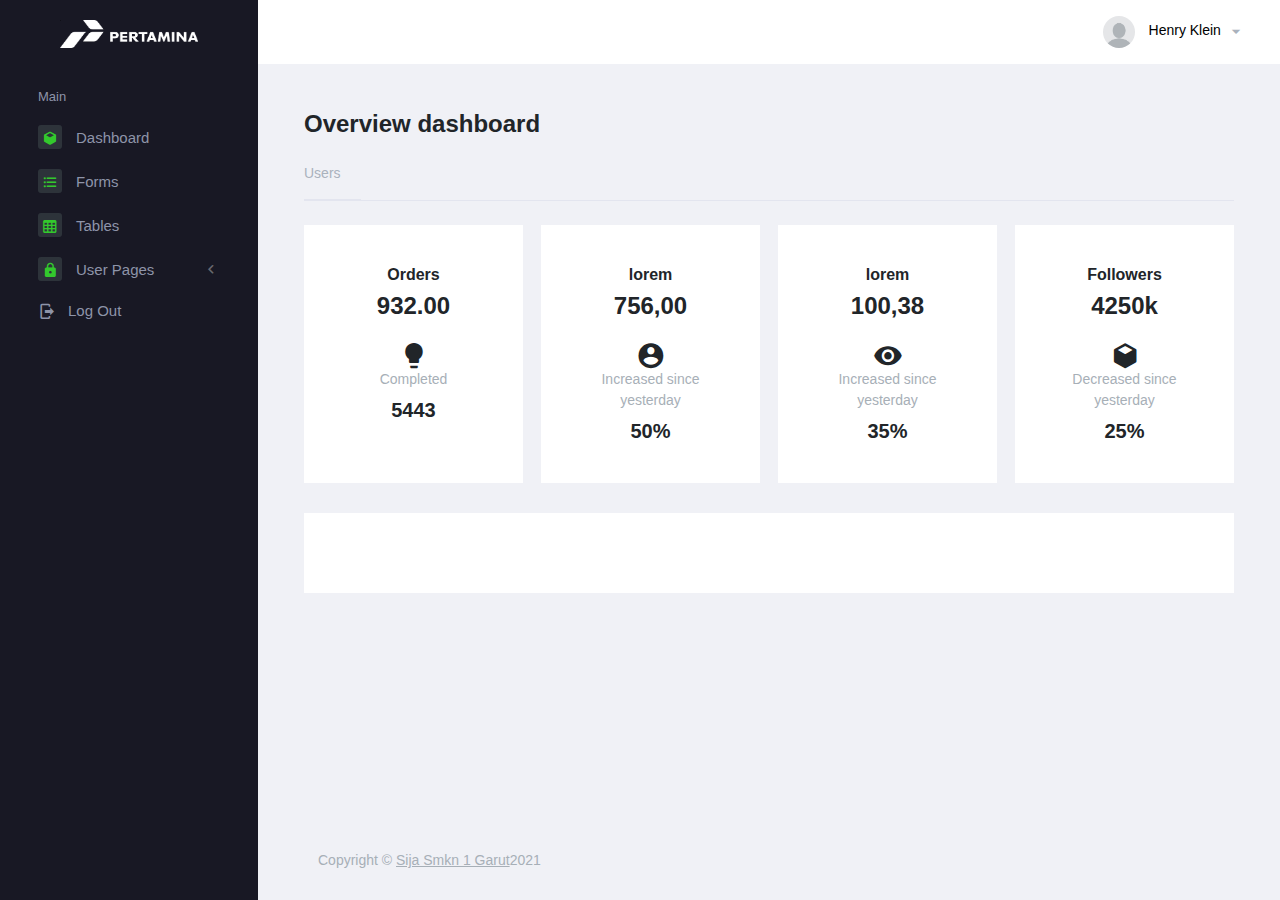
==== commit 61775b6f: "mengubah isi data di dalam" ====
--- a/index.html
+++ b/index.html
@@ -44,14 +44,14 @@
       <!-- partial:partials/_navbar.html -->
       <nav class="navbar default-layout-navbar col-lg-12 col-12 p-0 fixed-top d-flex flex-row">
         <div class="text-center navbar-brand-wrapper d-flex align-items-center justify-content-center">
-          <a class="navbar-brand brand-logo" href="index.html"><img src="assets/images/logo.svg" alt="logo" /></a>
+          <a class="navbar-brand brand-logo" href="index.html"><img src="assets/images/pertamina-white.png" alt="logo" /></a>
           <a class="navbar-brand brand-logo-mini" href="index.html"><img src="assets/images/logo-mini.svg" alt="logo" /></a>
         </div>
         <div class="navbar-menu-wrapper d-flex align-items-stretch">
-          <button class="navbar-toggler navbar-toggler align-self-center" type="button" data-toggle="minimize">
+          <!-- <button class="navbar-toggler navbar-toggler align-self-center" type="button" data-toggle="minimize">
             <span class="mdi mdi-menu"></span>
-          </button>
-          <div class="search-field d-none d-xl-block">
+          </button> -->
+          <!-- <div class="search-field d-none d-xl-block">
             <form class="d-flex align-items-center h-100" action="#">
               <div class="input-group">
                 <div class="input-group-prepend bg-transparent">
@@ -60,7 +60,7 @@
                 <input type="text" class="form-control bg-transparent border-0" placeholder="Search products">
               </div>
             </form>
-          </div>
+          </div> -->
           <ul class="navbar-nav navbar-nav-right">
             <!-- <li class="nav-item  dropdown d-none d-md-block">
               <a class="nav-link dropdown-toggle" id="reportDropdown" href="#" data-bs-toggle="dropdown" aria-expanded="false"> Reports </a>
@@ -117,7 +117,7 @@
             <li class="nav-item nav-profile dropdown">
               <a class="nav-link dropdown-toggle" id="profileDropdown" href="#" data-bs-toggle="dropdown" aria-expanded="false">
                 <div class="nav-profile-img">
-                  <img src="assets/images/faces/face28.png" alt="image">
+                  <img src="assets/images/pp kosong wa default.jpg" alt="image">
                 </div>
                 <div class="nav-profile-text">
                   <p class="mb-1 text-black">Henry Klein</p>
@@ -125,7 +125,7 @@
               </a>
               <div class="dropdown-menu navbar-dropdown dropdown-menu-right p-0 border-0 font-size-sm" aria-labelledby="profileDropdown" data-x-placement="bottom-end">
                 <div class="p-3 text-center bg-primary">
-                  <img class="img-avatar img-avatar48 img-avatar-thumb" src="assets/images/faces/face28.png" alt="">
+                  <img class="img-avatar img-avatar48 img-avatar-thumb" src="assets/images/pp kosong wa default.jpg" alt="">
                 </div>
                 <div class="p-2">
                   <!-- <h5 class="dropdown-header text-uppercase ps-2 text-dark">User Options</h5> -->
@@ -153,14 +153,14 @@
                     <span>Lock Account</span>
                     <i class="mdi mdi-lock ms-1"></i>
                   </a> -->
-                  <a class="dropdown-item py-1 d-flex align-items-center justify-content-between" href="#">
+                  <a class="dropdown-item py-1 d-flex align-items-center justify-content-between" href="login.html">
                     <span>Log Out</span>
                     <i class="mdi mdi-logout ms-1"></i>
                   </a>
                 </div>
               </div>
             </li>
-            <li class="nav-item dropdown">
+            <!-- <li class="nav-item dropdown">
               <a class="nav-link count-indicator dropdown-toggle" id="messageDropdown" href="#" data-bs-toggle="dropdown" aria-expanded="false">
                 <i class="mdi mdi-email-outline"></i>
                 <span class="count-symbol bg-success"></span>
@@ -200,8 +200,8 @@
                 <div class="dropdown-divider"></div>
                 <h6 class="p-3 mb-0 text-center">4 new messages</h6>
               </div>
-            </li>
-            <li class="nav-item dropdown">
+            </li> -->
+            <!-- <li class="nav-item dropdown">
               <a class="nav-link count-indicator dropdown-toggle" id="notificationDropdown" href="#" data-bs-toggle="dropdown">
                 <i class="mdi mdi-bell-outline"></i>
                 <span class="count-symbol bg-danger"></span>
@@ -247,7 +247,7 @@
                 <div class="dropdown-divider"></div>
                 <h6 class="p-3 mb-0 text-center">See all notifications</h6>
               </div>
-            </li>
+            </li> -->
           </ul>
           <button class="navbar-toggler navbar-toggler-right d-lg-none align-self-center" type="button" data-toggle="offcanvas">
             <span class="mdi mdi-menu"></span>
@@ -328,7 +328,7 @@
                 <span class="menu-title">Documentation</span>
               </a>
             </li> -->
-            <li class="nav-item sidebar-user-actions">
+            <!-- <li class="nav-item sidebar-user-actions">
               <div class="user-details">
                 <div class="d-flex justify-content-between align-items-center">
                   <div>
@@ -344,7 +344,7 @@
                   <div class="badge badge-danger">3</div>
                 </div>
               </div>
-            </li>
+            </li> -->
             <!-- <li class="nav-item sidebar-user-actions">
               <div class="sidebar-user-menu">
                 <a href="#" class="nav-link"><i class="mdi mdi-settings menu-icon"></i>
@@ -372,13 +372,7 @@
             <div class="d-xl-flex justify-content-between align-items-start">
               <h2 class="text-dark font-weight-bold mb-2"> Overview dashboard </h2>
               <div class="d-sm-flex justify-content-xl-between align-items-center mb-2">
-                <div class="btn-group bg-white p-3" role="group" aria-label="Basic example">
-                  <button type="button" class="btn btn-link text-gray py-0 border-right">7 Days</button>
-                  <button type="button" class="btn btn-link text-dark py-0 border-right">1 Month</button>
-                  <button type="button" class="btn btn-link text-gray py-0">3 Month</button>
-                </div>
                 <div class="dropdown ms-0 ml-md-4 mt-2 mt-lg-0">
-                  <button class="btn bg-white dropdown-toggle p-3 d-flex align-items-center" type="button" id="dropdownMenuButton1" data-bs-toggle="dropdown" aria-haspopup="true" aria-expanded="false"> <i class="mdi mdi-calendar me-1"></i>24 Mar 2019 - 24 Mar 2019 </button>
                   <div class="dropdown-menu dropdown-menu-right" aria-labelledby="dropdownMenuButton1">
                     <h6 class="dropdown-header">Settings</h6>
                     <a class="dropdown-item" href="#">Action</a>
@@ -397,20 +391,11 @@
                     <li class="nav-item">
                       <a class="nav-link" id="home-tab" data-bs-toggle="tab" href="#" role="tab" aria-selected="true">Users</a>
                     </li>
-                    <li class="nav-item">
-                      <a class="nav-link active" id="business-tab" data-bs-toggle="tab" href="#business-1" role="tab" aria-selected="false">Business</a>
-                    </li>
-                    <li class="nav-item">
-                      <a class="nav-link" id="performance-tab" data-bs-toggle="tab" href="#" role="tab" aria-selected="false">Performance</a>
-                    </li>
-                    <li class="nav-item">
-                      <a class="nav-link" id="conversion-tab" data-bs-toggle="tab" href="#" role="tab" aria-selected="false">Conversion</a>
-                    </li>
                   </ul>
-                  <div class="d-md-block d-none">
+                  <!-- <div class="d-md-block d-none">
                     <a href="#" class="text-light p-1"><i class="mdi mdi-view-dashboard"></i></a>
                     <a href="#" class="text-light p-1"><i class="mdi mdi-dots-vertical"></i></a>
-                  </div>
+                  </div> -->
                 </div>
                 <div class="tab-content tab-transparent-content">
                   <div class="tab-pane fade show active" id="business-1" role="tabpanel" aria-labelledby="business-tab">
@@ -429,7 +414,7 @@
                       <div class="col-xl-3 col-lg-6 col-sm-6 grid-margin stretch-card">
                         <div class="card">
                           <div class="card-body text-center">
-                            <h5 class="mb-2 text-dark font-weight-normal">Unique Visitors</h5>
+                            <h5 class="mb-2 text-dark font-weight-normal">lorem</h5>
                             <h2 class="mb-4 text-dark font-weight-bold">756,00</h2>
                             <div class="dashboard-progress dashboard-progress-2 d-flex align-items-center justify-content-center item-parent"><i class="mdi mdi-account-circle icon-md absolute-center text-dark"></i></div>
                             <p class="mt-4 mb-0">Increased since yesterday</p>
@@ -440,7 +425,7 @@
                       <div class="col-xl-3  col-lg-6 col-sm-6 grid-margin stretch-card">
                         <div class="card">
                           <div class="card-body text-center">
-                            <h5 class="mb-2 text-dark font-weight-normal">Impressions</h5>
+                            <h5 class="mb-2 text-dark font-weight-normal">lorem</h5>
                             <h2 class="mb-4 text-dark font-weight-bold">100,38</h2>
                             <div class="dashboard-progress dashboard-progress-3 d-flex align-items-center justify-content-center item-parent"><i class="mdi mdi-eye icon-md absolute-center text-dark"></i></div>
                             <p class="mt-4 mb-0">Increased since yesterday</p>
@@ -569,8 +554,8 @@
           <footer class="footer">
             <div class="footer-inner-wraper">
               <div class="d-sm-flex justify-content-center justify-content-sm-between py-2">
-                <span class="text-muted text-center text-sm-left d-block d-sm-inline-block">Copyright © <a href="https://www.bootstrapdash.com/" target="_blank">bootstrapdash.com </a>2021</span>
-                <span class="float-none float-sm-right d-block mt-1 mt-sm-0 text-center">Only the best <a href="https://www.bootstrapdash.com/" target="_blank"> Bootstrap dashboard </a> templates</span>
+                <span class="text-muted text-center text-sm-left d-block d-sm-inline-block">Copyright © <a href="https://pplg.smknegeri1garut.sch.id" target="_blank">Sija Smkn 1 Garut</a>2021</span>
+                <!-- <span class="float-none float-sm-right d-block mt-1 mt-sm-0 text-center">Only the best <a href="https://www.bootstrapdash.com/" target="_blank"> Bootstrap dashboard </a> templates</span> -->
               </div>
             </div>
           </footer>
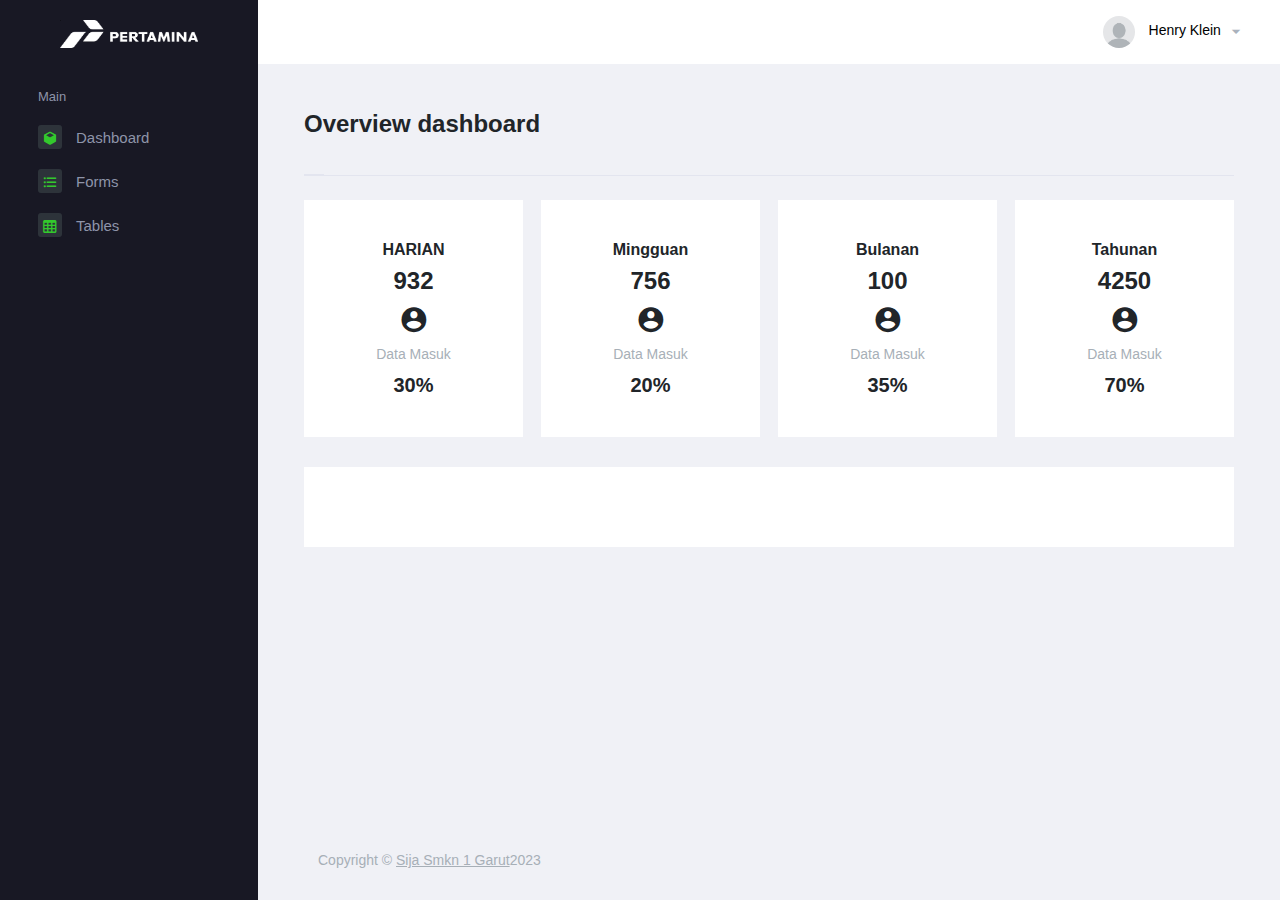
==== commit 5c7d746a: "mengubah data dan menghaapus data yang tidak perlu" ====
--- a/index.html
+++ b/index.html
@@ -23,24 +23,6 @@
   </head>
   <body>
     <div class="container-scroller">
-      <!-- <div class="row p-0 m-0 proBanner" id="proBanner">
-        <div class="col-md-12 p-0 m-0">
-          <div class="card-body card-body-padding d-flex align-items-center justify-content-between">
-            <div class="ps-lg-1">
-              <div class="d-flex align-items-center justify-content-between">
-                <p class="mb-0 font-weight-medium me-3 buy-now-text">Free 24/7 customer support, updates, and more with this template!</p>
-                <a href="https://www.bootstrapdash.com/product/connect-plus-bootstrap-admin-template/?utm_source=organic&utm_medium=banner&utm_campaign=buynow_demo" target="_blank" class="btn me-2 buy-now-btn border-0">Get Pro</a>
-              </div>
-            </div>
-            <div class="d-flex align-items-center justify-content-between">
-              <a href="https://www.bootstrapdash.com/product/connect-plus-bootstrap-admin-template/"><i class="mdi mdi-home me-3 text-white"></i></a>
-              <button id="bannerClose" class="btn border-0 p-0">
-                <i class="mdi mdi-close text-white me-0"></i>
-              </button>
-            </div>
-          </div>
-        </div>
-      </div> -->
       <!-- partial:partials/_navbar.html -->
       <nav class="navbar default-layout-navbar col-lg-12 col-12 p-0 fixed-top d-flex flex-row">
         <div class="text-center navbar-brand-wrapper d-flex align-items-center justify-content-center">
@@ -48,72 +30,7 @@
           <a class="navbar-brand brand-logo-mini" href="index.html"><img src="assets/images/logo-mini.svg" alt="logo" /></a>
         </div>
         <div class="navbar-menu-wrapper d-flex align-items-stretch">
-          <!-- <button class="navbar-toggler navbar-toggler align-self-center" type="button" data-toggle="minimize">
-            <span class="mdi mdi-menu"></span>
-          </button> -->
-          <!-- <div class="search-field d-none d-xl-block">
-            <form class="d-flex align-items-center h-100" action="#">
-              <div class="input-group">
-                <div class="input-group-prepend bg-transparent">
-                  <i class="input-group-text border-0 mdi mdi-magnify"></i>
-                </div>
-                <input type="text" class="form-control bg-transparent border-0" placeholder="Search products">
-              </div>
-            </form>
-          </div> -->
           <ul class="navbar-nav navbar-nav-right">
-            <!-- <li class="nav-item  dropdown d-none d-md-block">
-              <a class="nav-link dropdown-toggle" id="reportDropdown" href="#" data-bs-toggle="dropdown" aria-expanded="false"> Reports </a>
-              <div class="dropdown-menu navbar-dropdown" aria-labelledby="reportDropdown">
-                <a class="dropdown-item" href="#">
-                  <i class="mdi mdi-file-pdf me-2"></i>PDF </a>
-                <div class="dropdown-divider"></div>
-                <a class="dropdown-item" href="#">
-                  <i class="mdi mdi-file-excel me-2"></i>Excel </a>
-                <div class="dropdown-divider"></div>
-                <a class="dropdown-item" href="#">
-                  <i class="mdi mdi-file-word me-2"></i>doc </a>
-              </div>
-            </li> -->
-            <!-- <li class="nav-item  dropdown d-none d-md-block">
-              <a class="nav-link dropdown-toggle" id="projectDropdown" href="#" data-bs-toggle="dropdown" aria-expanded="false"> Projects </a>
-              <div class="dropdown-menu navbar-dropdown" aria-labelledby="projectDropdown">
-                <a class="dropdown-item" href="#">
-                  <i class="mdi mdi-eye-outline me-2"></i>View Project </a>
-                <div class="dropdown-divider"></div>
-                <a class="dropdown-item" href="#">
-                  <i class="mdi mdi-pencil-outline me-2"></i>Edit Project </a>
-              </div>
-            </li> -->
-            <!-- <li class="nav-item nav-language dropdown d-none d-md-block">
-              <a class="nav-link dropdown-toggle" id="languageDropdown" href="#" data-bs-toggle="dropdown" aria-expanded="false">
-                <div class="nav-language-icon">
-                  <i class="flag-icon flag-icon-us" title="us" id="us"></i>
-                </div>
-                <div class="nav-language-text">
-                  <p class="mb-1 text-black">English</p>
-                </div>
-              </a>
-              <div class="dropdown-menu navbar-dropdown" aria-labelledby="languageDropdown">
-                <a class="dropdown-item" href="#">
-                  <div class="nav-language-icon me-2">
-                    <i class="flag-icon flag-icon-ae" title="ae" id="ae"></i>
-                  </div>
-                  <div class="nav-language-text">
-                    <p class="mb-1 text-black">Arabic</p>
-                  </div>
-                </a>
-                <div class="dropdown-divider"></div>
-                <a class="dropdown-item" href="#">
-                  <div class="nav-language-icon me-2">
-                    <i class="flag-icon flag-icon-gb" title="GB" id="gb"></i>
-                  </div>
-                  <div class="nav-language-text">
-                    <p class="mb-1 text-black">English</p>
-                  </div>
-                </a>
-              </div>
-            </li> -->
             <li class="nav-item nav-profile dropdown">
               <a class="nav-link dropdown-toggle" id="profileDropdown" href="#" data-bs-toggle="dropdown" aria-expanded="false">
                 <div class="nav-profile-img">
@@ -128,31 +45,8 @@
                   <img class="img-avatar img-avatar48 img-avatar-thumb" src="assets/images/pp kosong wa default.jpg" alt="">
                 </div>
                 <div class="p-2">
-                  <!-- <h5 class="dropdown-header text-uppercase ps-2 text-dark">User Options</h5> -->
-                  <!-- <a class="dropdown-item py-1 d-flex align-items-center justify-content-between" href="#">
-                    <span>Inbox</span>
-                    <span class="p-0">
-                      <span class="badge badge-primary">3</span>
-                      <i class="mdi mdi-email-open-outline ms-1"></i>
-                    </span>
-                  </a> -->
-                  <!-- <a class="dropdown-item py-1 d-flex align-items-center justify-content-between" href="#">
-                    <span>Profile</span>
-                    <span class="p-0">
-                      <span class="badge badge-success">1</span>
-                      <i class="mdi mdi-account-outline ms-1"></i>
-                    </span>
-                  </a> -->
-                  <!-- <a class="dropdown-item py-1 d-flex align-items-center justify-content-between" href="javascript:void(0)">
-                    <span>Settings</span>
-                    <i class="mdi mdi-settings"></i>
-                  </a> -->
                   <div role="separator" class="dropdown-divider"></div>
                   <h5 class="dropdown-header text-uppercase  ps-2 text-dark mt-2">Actions</h5>
-                  <!-- <a class="dropdown-item py-1 d-flex align-items-center justify-content-between" href="#">
-                    <span>Lock Account</span>
-                    <i class="mdi mdi-lock ms-1"></i>
-                  </a> -->
                   <a class="dropdown-item py-1 d-flex align-items-center justify-content-between" href="login.html">
                     <span>Log Out</span>
                     <i class="mdi mdi-logout ms-1"></i>
@@ -160,94 +54,6 @@
                 </div>
               </div>
             </li>
-            <!-- <li class="nav-item dropdown">
-              <a class="nav-link count-indicator dropdown-toggle" id="messageDropdown" href="#" data-bs-toggle="dropdown" aria-expanded="false">
-                <i class="mdi mdi-email-outline"></i>
-                <span class="count-symbol bg-success"></span>
-              </a>
-              <div class="dropdown-menu dropdown-menu-end navbar-dropdown preview-list" aria-labelledby="messageDropdown">
-                <h6 class="p-3 mb-0 bg-primary text-white py-4">Messages</h6>
-                <div class="dropdown-divider"></div>
-                <a class="dropdown-item preview-item">
-                  <div class="preview-thumbnail">
-                    <img src="assets/images/faces/face4.jpg" alt="image" class="profile-pic">
-                  </div>
-                  <div class="preview-item-content d-flex align-items-start flex-column justify-content-center">
-                    <h6 class="preview-subject ellipsis mb-1 font-weight-normal">Mark send you a message</h6>
-                    <p class="text-gray mb-0"> 1 Minutes ago </p>
-                  </div>
-                </a>
-                <div class="dropdown-divider"></div>
-                <a class="dropdown-item preview-item">
-                  <div class="preview-thumbnail">
-                    <img src="assets/images/faces/face2.jpg" alt="image" class="profile-pic">
-                  </div>
-                  <div class="preview-item-content d-flex align-items-start flex-column justify-content-center">
-                    <h6 class="preview-subject ellipsis mb-1 font-weight-normal">Cregh send you a message</h6>
-                    <p class="text-gray mb-0"> 15 Minutes ago </p>
-                  </div>
-                </a>
-                <div class="dropdown-divider"></div>
-                <a class="dropdown-item preview-item">
-                  <div class="preview-thumbnail">
-                    <img src="assets/images/faces/face3.jpg" alt="image" class="profile-pic">
-                  </div>
-                  <div class="preview-item-content d-flex align-items-start flex-column justify-content-center">
-                    <h6 class="preview-subject ellipsis mb-1 font-weight-normal">Profile picture updated</h6>
-                    <p class="text-gray mb-0"> 18 Minutes ago </p>
-                  </div>
-                </a>
-                <div class="dropdown-divider"></div>
-                <h6 class="p-3 mb-0 text-center">4 new messages</h6>
-              </div>
-            </li> -->
-            <!-- <li class="nav-item dropdown">
-              <a class="nav-link count-indicator dropdown-toggle" id="notificationDropdown" href="#" data-bs-toggle="dropdown">
-                <i class="mdi mdi-bell-outline"></i>
-                <span class="count-symbol bg-danger"></span>
-              </a>
-              <div class="dropdown-menu dropdown-menu-end navbar-dropdown preview-list" aria-labelledby="notificationDropdown">
-                <h6 class="p-3 mb-0 bg-primary text-white py-4">Notifications</h6>
-                <div class="dropdown-divider"></div>
-                <a class="dropdown-item preview-item">
-                  <div class="preview-thumbnail">
-                    <div class="preview-icon bg-success">
-                      <i class="mdi mdi-calendar"></i>
-                    </div>
-                  </div>
-                  <div class="preview-item-content d-flex align-items-start flex-column justify-content-center">
-                    <h6 class="preview-subject font-weight-normal mb-1">Event today</h6>
-                    <p class="text-gray ellipsis mb-0"> Just a reminder that you have an event today </p>
-                  </div>
-                </a>
-                <div class="dropdown-divider"></div>
-                <a class="dropdown-item preview-item">
-                  <div class="preview-thumbnail">
-                    <div class="preview-icon bg-warning">
-                      <i class="mdi mdi-settings"></i>
-                    </div>
-                  </div>
-                  <div class="preview-item-content d-flex align-items-start flex-column justify-content-center">
-                    <h6 class="preview-subject font-weight-normal mb-1">Settings</h6>
-                    <p class="text-gray ellipsis mb-0"> Update dashboard </p>
-                  </div>
-                </a>
-                <div class="dropdown-divider"></div>
-                <a class="dropdown-item preview-item">
-                  <div class="preview-thumbnail">
-                    <div class="preview-icon bg-info">
-                      <i class="mdi mdi-link-variant"></i>
-                    </div>
-                  </div>
-                  <div class="preview-item-content d-flex align-items-start flex-column justify-content-center">
-                    <h6 class="preview-subject font-weight-normal mb-1">Launch Admin</h6>
-                    <p class="text-gray ellipsis mb-0"> New admin wow! </p>
-                  </div>
-                </a>
-                <div class="dropdown-divider"></div>
-                <h6 class="p-3 mb-0 text-center">See all notifications</h6>
-              </div>
-            </li> -->
           </ul>
           <button class="navbar-toggler navbar-toggler-right d-lg-none align-self-center" type="button" data-toggle="offcanvas">
             <span class="mdi mdi-menu"></span>
@@ -266,104 +72,22 @@
                 <span class="menu-title">Dashboard</span>
               </a>
             </li>
-            <!-- <li class="nav-item">
-              <a class="nav-link" data-bs-toggle="collapse" href="#ui-basic" aria-expanded="false" aria-controls="ui-basic">
-                <span class="icon-bg"><i class="mdi mdi-crosshairs-gps menu-icon"></i></span>
-                <span class="menu-title">UI Elements</span>
-                <i class="menu-arrow"></i>
-              </a>
-              <div class="collapse" id="ui-basic">
-                <ul class="nav flex-column sub-menu">
-                  <li class="nav-item"> <a class="nav-link" href="pages/ui-features/buttons.html">Buttons</a></li>
-                  <li class="nav-item"> <a class="nav-link" href="pages/ui-features/dropdowns.html">Dropdowns</a></li>
-                  <li class="nav-item"> <a class="nav-link" href="pages/ui-features/typography.html">Typography</a></li>
-                </ul>
-              </div>
-            </li> -->
-            <!-- <li class="nav-item">
-              <a class="nav-link" href="pages/icons/mdi.html">
-                <span class="icon-bg"><i class="mdi mdi-contacts menu-icon"></i></span>
-                <span class="menu-title">Icons</span>
-              </a>
-            </li> -->
             <li class="nav-item">
               <a class="nav-link" href="pages/forms/basic_elements.html">
                 <span class="icon-bg"><i class="mdi mdi-format-list-bulleted menu-icon"></i></span>
                 <span class="menu-title">Forms</span>
               </a>
             </li>
-            <!-- <li class="nav-item">
-              <a class="nav-link" href="pages/charts/chartjs.html">
-                <span class="icon-bg"><i class="mdi mdi-chart-bar menu-icon"></i></span>
-                <span class="menu-title">Charts</span>
-              </a>
-            </li> -->
             <li class="nav-item">
               <a class="nav-link" href="pages/tables/basic-table.html">
                 <span class="icon-bg"><i class="mdi mdi-table-large menu-icon"></i></span>
                 <span class="menu-title">Tables</span>
               </a>
             </li>
-            <li class="nav-item">
-              <a class="nav-link" data-bs-toggle="collapse" href="#auth" aria-expanded="false" aria-controls="auth">
-                <span class="icon-bg"><i class="mdi mdi-lock menu-icon"></i></span>
-                <span class="menu-title">User Pages</span>
-                <i class="menu-arrow"></i>
-              </a>
               <div class="collapse" id="auth">
                 <ul class="nav flex-column sub-menu">
-                  <!-- <li class="nav-item"> <a class="nav-link" href="pages/samples/blank-page.html"> Blank Page </a></li> -->
-                  <li class="nav-item"> <a class="nav-link" href="pages/samples/login.html"> Login </a></li>
-                  <!-- <li class="nav-item"> <a class="nav-link" href="pages/samples/register.html"> Register </a></li> -->
-                  <li class="nav-item"> <a class="nav-link" href="pages/samples/error-404.html"> 404 </a></li>
-                  <!-- <li class="nav-item"> <a class="nav-link" href="pages/samples/error-500.html"> 500 </a></li>
-                </ul> -->
-              </div>
-            </li>
-            <!-- <li class="nav-item documentation-link">
-              <a class="nav-link" href="http://www.bootstrapdash.com/demo/connect-plus-free/jquery/documentation/documentation.html" target="_blank">
-                <span class="icon-bg">
-                  <i class="mdi mdi-file-document-box menu-icon"></i>
-                </span>
-                <span class="menu-title">Documentation</span>
-              </a>
-            </li> -->
-            <!-- <li class="nav-item sidebar-user-actions">
-              <div class="user-details">
-                <div class="d-flex justify-content-between align-items-center">
-                  <div>
-                    <div class="d-flex align-items-center">
-                      <div class="sidebar-profile-img">
-                        <img src="assets/images/faces/face28.png" alt="image">
-                      </div>
-                      <div class="sidebar-profile-text">
-                        <p class="mb-1">Henry Klein</p>
-                      </div>
-                    </div>
-                  </div>
-                  <div class="badge badge-danger">3</div>
-                </div>
-              </div>
-            </li> -->
-            <!-- <li class="nav-item sidebar-user-actions">
-              <div class="sidebar-user-menu">
-                <a href="#" class="nav-link"><i class="mdi mdi-settings menu-icon"></i>
-                  <span class="menu-title">Settings</span>
-                </a>
-              </div> 
-            </li> -->
-            <!-- <li class="nav-item sidebar-user-actions">
-              <div class="sidebar-user-menu">
-                <a href="#" class="nav-link"><i class="mdi mdi-speedometer menu-icon"></i>
-                  <span class="menu-title">Take Tour</span></a>
-              </div>
-            </li> -->
-            <li class="nav-item sidebar-user-actions">
-              <div class="sidebar-user-menu">
-                <a href="#" class="nav-link"><i class="mdi mdi-logout menu-icon"></i>
-                  <span class="menu-title">Log Out</span></a>
-              </div>
-            </li>
+              </div>
+            </li>  
           </ul>
         </nav>
         <!-- partial -->
@@ -389,13 +113,9 @@
                 <div class="d-sm-flex justify-content-between align-items-center transaparent-tab-border {">
                   <ul class="nav nav-tabs tab-transparent" role="tablist">
                     <li class="nav-item">
-                      <a class="nav-link" id="home-tab" data-bs-toggle="tab" href="#" role="tab" aria-selected="true">Users</a>
+                      <a class="nav-link" id="home-tab" data-bs-toggle="tab" href="#" role="tab" aria-selected="true"></a>
                     </li>
                   </ul>
-                  <!-- <div class="d-md-block d-none">
-                    <a href="#" class="text-light p-1"><i class="mdi mdi-view-dashboard"></i></a>
-                    <a href="#" class="text-light p-1"><i class="mdi mdi-dots-vertical"></i></a>
-                  </div> -->
                 </div>
                 <div class="tab-content tab-transparent-content">
                   <div class="tab-pane fade show active" id="business-1" role="tabpanel" aria-labelledby="business-tab">
@@ -403,32 +123,32 @@
                       <div class="col-xl-3 col-lg-6 col-sm-6 grid-margin stretch-card">
                         <div class="card">
                           <div class="card-body text-center">
-                            <h5 class="mb-2 text-dark font-weight-normal">Orders</h5>
-                            <h2 class="mb-4 text-dark font-weight-bold">932.00</h2>
-                            <div class="dashboard-progress dashboard-progress-1 d-flex align-items-center justify-content-center item-parent"><i class="mdi mdi-lightbulb icon-md absolute-center text-dark"></i></div>
-                            <p class="mt-4 mb-0">Completed</p>
-                            <h3 class="mb-0 font-weight-bold mt-2 text-dark">5443</h3>
+                            <h5 class="mb-2 text-dark font-weight-normal">HARIAN</h5>
+                            <h2 class="mb-4 text-dark font-weight-bold">932</h2>
+                            <div class="dashboard-progress dashboard-progress-1 d-flex align-items-center justify-content-center item-parent"><i class="mdi mdi-account-circle icon-md absolute-center text-dark"></i></div>
+                            <p class="mt-4 mb-0">Data Masuk</p>
+                            <h3 class="mb-0 font-weight-bold mt-2 text-dark">30%</h3>
                           </div>
                         </div>
                       </div>
                       <div class="col-xl-3 col-lg-6 col-sm-6 grid-margin stretch-card">
                         <div class="card">
                           <div class="card-body text-center">
-                            <h5 class="mb-2 text-dark font-weight-normal">lorem</h5>
-                            <h2 class="mb-4 text-dark font-weight-bold">756,00</h2>
+                            <h5 class="mb-2 text-dark font-weight-normal">Mingguan</h5>
+                            <h2 class="mb-4 text-dark font-weight-bold">756</h2>
                             <div class="dashboard-progress dashboard-progress-2 d-flex align-items-center justify-content-center item-parent"><i class="mdi mdi-account-circle icon-md absolute-center text-dark"></i></div>
-                            <p class="mt-4 mb-0">Increased since yesterday</p>
-                            <h3 class="mb-0 font-weight-bold mt-2 text-dark">50%</h3>
+                            <p class="mt-4 mb-0">Data Masuk</p>
+                            <h3 class="mb-0 font-weight-bold mt-2 text-dark">20%</h3>
                           </div>
                         </div>
                       </div>
                       <div class="col-xl-3  col-lg-6 col-sm-6 grid-margin stretch-card">
                         <div class="card">
                           <div class="card-body text-center">
-                            <h5 class="mb-2 text-dark font-weight-normal">lorem</h5>
-                            <h2 class="mb-4 text-dark font-weight-bold">100,38</h2>
-                            <div class="dashboard-progress dashboard-progress-3 d-flex align-items-center justify-content-center item-parent"><i class="mdi mdi-eye icon-md absolute-center text-dark"></i></div>
-                            <p class="mt-4 mb-0">Increased since yesterday</p>
+                            <h5 class="mb-2 text-dark font-weight-normal">Bulanan</h5>
+                            <h2 class="mb-4 text-dark font-weight-bold">100</h2>
+                            <div class="dashboard-progress dashboard-progress-3 d-flex align-items-center justify-content-center item-parent"><i class="mdi mdi-account-circle icon-md absolute-center text-dark"></i></div>
+                            <p class="mt-4 mb-0">Data Masuk</p>
                             <h3 class="mb-0 font-weight-bold mt-2 text-dark">35%</h3>
                           </div>
                         </div>
@@ -436,11 +156,11 @@
                       <div class="col-xl-3 col-lg-6 col-sm-6 grid-margin stretch-card">
                         <div class="card">
                           <div class="card-body text-center">
-                            <h5 class="mb-2 text-dark font-weight-normal">Followers</h5>
-                            <h2 class="mb-4 text-dark font-weight-bold">4250k</h2>
-                            <div class="dashboard-progress dashboard-progress-4 d-flex align-items-center justify-content-center item-parent"><i class="mdi mdi-cube icon-md absolute-center text-dark"></i></div>
-                            <p class="mt-4 mb-0">Decreased since yesterday</p>
-                            <h3 class="mb-0 font-weight-bold mt-2 text-dark">25%</h3>
+                            <h5 class="mb-2 text-dark font-weight-normal">Tahunan</h5>
+                            <h2 class="mb-4 text-dark font-weight-bold">4250</h2>
+                            <div class="dashboard-progress dashboard-progress-4 d-flex align-items-center justify-content-center item-parent"><i class="mdi mdi-account-circle icon-md absolute-center text-dark"></i></div>
+                            <p class="mt-4 mb-0">Data Masuk</p>
+                            <h3 class="mb-0 font-weight-bold mt-2 text-dark">70%</h3>
                           </div>
                         </div>
                       </div>
@@ -449,101 +169,10 @@
                       <div class="col-12 grid-margin">
                         <div class="card">
                           <div class="card-body">
-                            <!-- <div class="row">
-                              <div class="col-sm-12">
-                                <div class="d-flex justify-content-between align-items-center mb-4">
-                                  <h4 class="card-title mb-0">Recent Activity</h4>
-                                  <div class="dropdown dropdown-arrow-none">
-                                    <button class="btn p-0 text-dark dropdown-toggle" type="button" id="dropdownMenuIconButton1" data-bs-toggle="dropdown" aria-haspopup="true" aria-expanded="false">
-                                      <i class="mdi mdi-dots-vertical"></i>
-                                    </button>
-                                    <div class="dropdown-menu dropdown-menu-right" aria-labelledby="dropdownMenuIconButton1">
-                                      <h6 class="dropdown-header">Settings</h6>
-                                      <a class="dropdown-item" href="#">Action</a>
-                                      <a class="dropdown-item" href="#">Another action</a>
-                                      <a class="dropdown-item" href="#">Something else here</a>
-                                      <div class="dropdown-divider"></div>
-                                      <a class="dropdown-item" href="#">Separated link</a>
-                                    </div>
-                                  </div>
-                                </div>
-                              </div>
-                              <div class="col-lg-3 col-sm-4 grid-margin  grid-margin-lg-0">
-                                <div class="wrapper pb-5 border-bottom">
-                                  <div class="text-wrapper d-flex align-items-center justify-content-between mb-2">
-                                    <p class="mb-0 text-dark">Total Profit</p>
-                                    <span class="text-success"><i class="mdi mdi-arrow-up"></i>2.95%</span>
-                                  </div>
-                                  <h3 class="mb-0 text-dark font-weight-bold">$ 92556</h3>
-                                  <canvas id="total-profit"></canvas>
-                                </div>
-                                <div class="wrapper pt-5">
-                                  <div class="text-wrapper d-flex align-items-center justify-content-between mb-2">
-                                    <p class="mb-0 text-dark">Expenses</p>
-                                    <span class="text-success"><i class="mdi mdi-arrow-up"></i>52.95%</span>
-                                  </div>
-                                  <h3 class="mb-4 text-dark font-weight-bold">$ 59565</h3>
-                                  <canvas id="total-expences"></canvas>
-                                </div>
-                              </div>
-                              <div class="col-lg-9 col-sm-8 grid-margin  grid-margin-lg-0">
-                                <div class="ps-0 ps-lg-4 ">
-                                  <div class="d-xl-flex justify-content-between align-items-center mb-2">
-                                    <div class="d-lg-flex align-items-center mb-lg-2 mb-xl-0">
-                                      <h3 class="text-dark font-weight-bold me-2 mb-0">Devices sales</h3>
-                                      <h5 class="mb-0">( growth 62% )</h5>
-                                    </div>
-                                    <div class="d-lg-flex">
-                                      <p class="me-2 mb-0">Timezone:</p>
-                                      <p class="text-dark font-weight-bold mb-0">GMT-0400 Eastern Delight Time</p>
-                                    </div>
-                                  </div>
-                                  <div class="graph-custom-legend clearfix" id="device-sales-legend"></div>
-                                  <canvas id="device-sales"></canvas>
-                                </div>
-                              </div>
-                            </div> -->
                           </div>
                         </div>
                       </div>
                     </div>
-                    <!-- <div class="row">
-                      <div class="col-sm-4 grid-margin stretch-card">
-                        <div class="card card-danger-gradient">
-                          <div class="card-body mb-4">
-                            <h4 class="card-title text-white">Account Retention</h4>
-                            <canvas id="account-retension"></canvas>
-                          </div>
-                          <div class="card-body bg-white pt-4">
-                            <div class="row pt-4">
-                              <div class="col-sm-6">
-                                <div class="text-center border-right border-md-0">
-                                  <h4>Conversion</h4>
-                                  <h1 class="text-dark font-weight-bold mb-md-3">$306</h1>
-                                </div>
-                              </div>
-                              <div class="col-sm-6">
-                                <div class="text-center">
-                                  <h4>Cancellation</h4>
-                                  <h1 class="text-dark font-weight-bold">$1,520</h1>
-                                </div>
-                              </div>
-                            </div>
-                          </div>
-                        </div>
-                      </div>
-                      <div class="col-sm-8  grid-margin stretch-card">
-                        <div class="card">
-                          <div class="card-body">
-                            <div class="d-xl-flex justify-content-between mb-2">
-                              <h4 class="card-title">Page views analytics</h4>
-                              <div class="graph-custom-legend primary-dot" id="pageViewAnalyticLengend"></div>
-                            </div>
-                            <canvas id="page-view-analytic"></canvas>
-                          </div>
-                        </div>
-                      </div>
-                    </div> -->
                   </div>
                 </div>
               </div>
@@ -554,7 +183,7 @@
           <footer class="footer">
             <div class="footer-inner-wraper">
               <div class="d-sm-flex justify-content-center justify-content-sm-between py-2">
-                <span class="text-muted text-center text-sm-left d-block d-sm-inline-block">Copyright © <a href="https://pplg.smknegeri1garut.sch.id" target="_blank">Sija Smkn 1 Garut</a>2021</span>
+                <span class="text-muted text-center text-sm-left d-block d-sm-inline-block">Copyright © <a href="https://pplg.smknegeri1garut.sch.id" target="_blank">Sija Smkn 1 Garut</a>2023</span>
                 <!-- <span class="float-none float-sm-right d-block mt-1 mt-sm-0 text-center">Only the best <a href="https://www.bootstrapdash.com/" target="_blank"> Bootstrap dashboard </a> templates</span> -->
               </div>
             </div>
